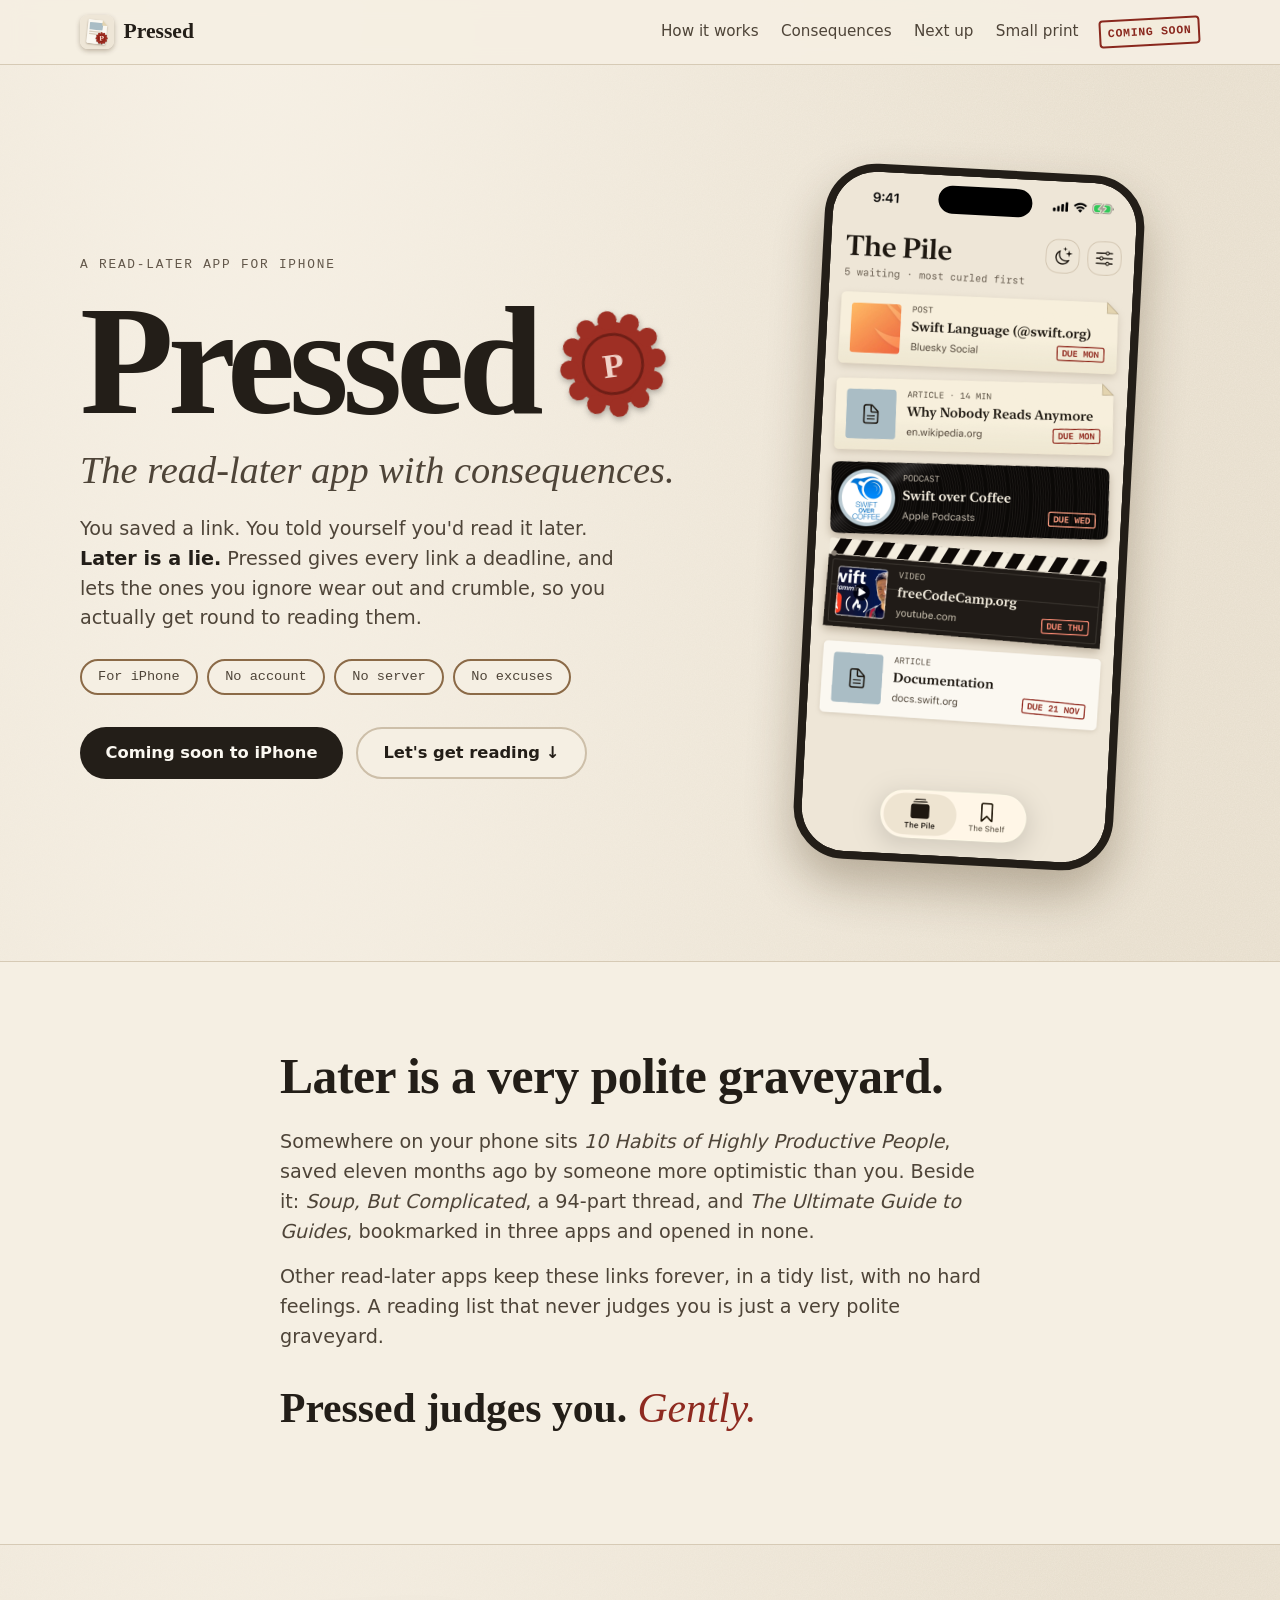
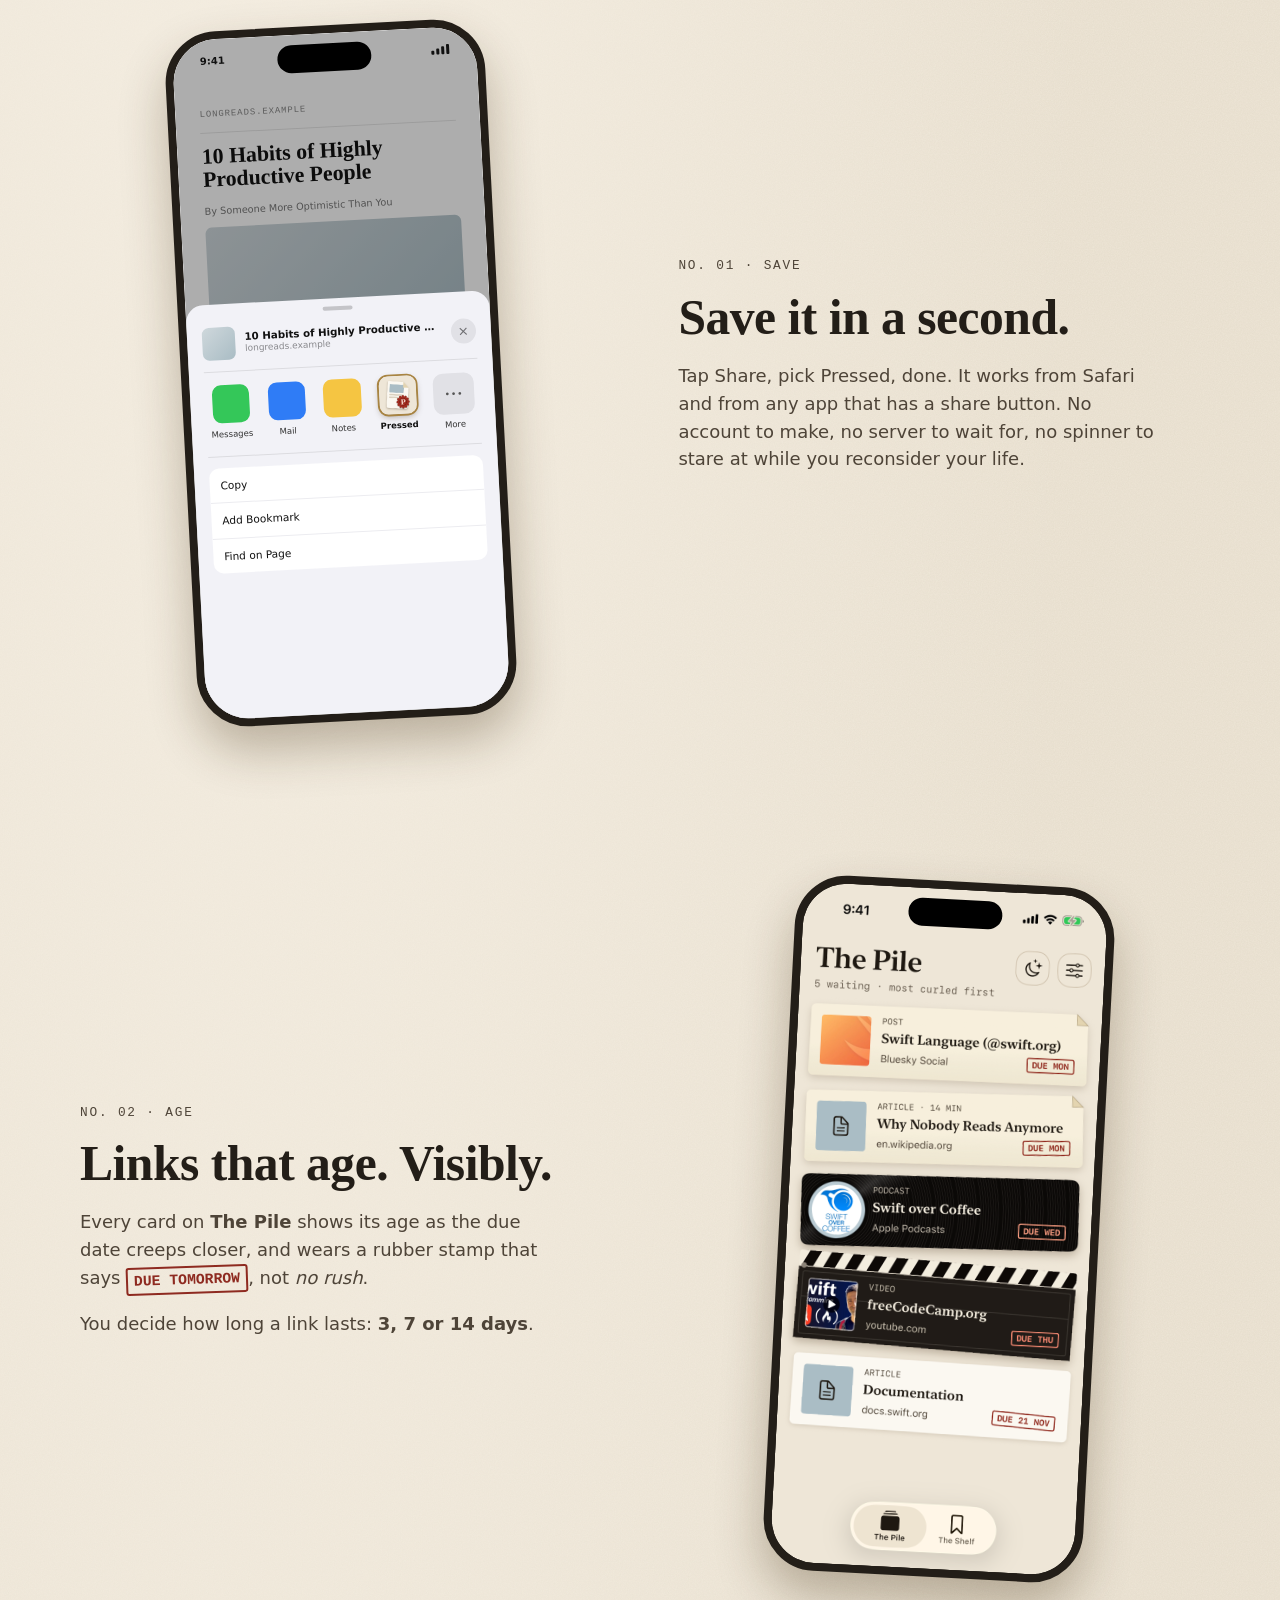
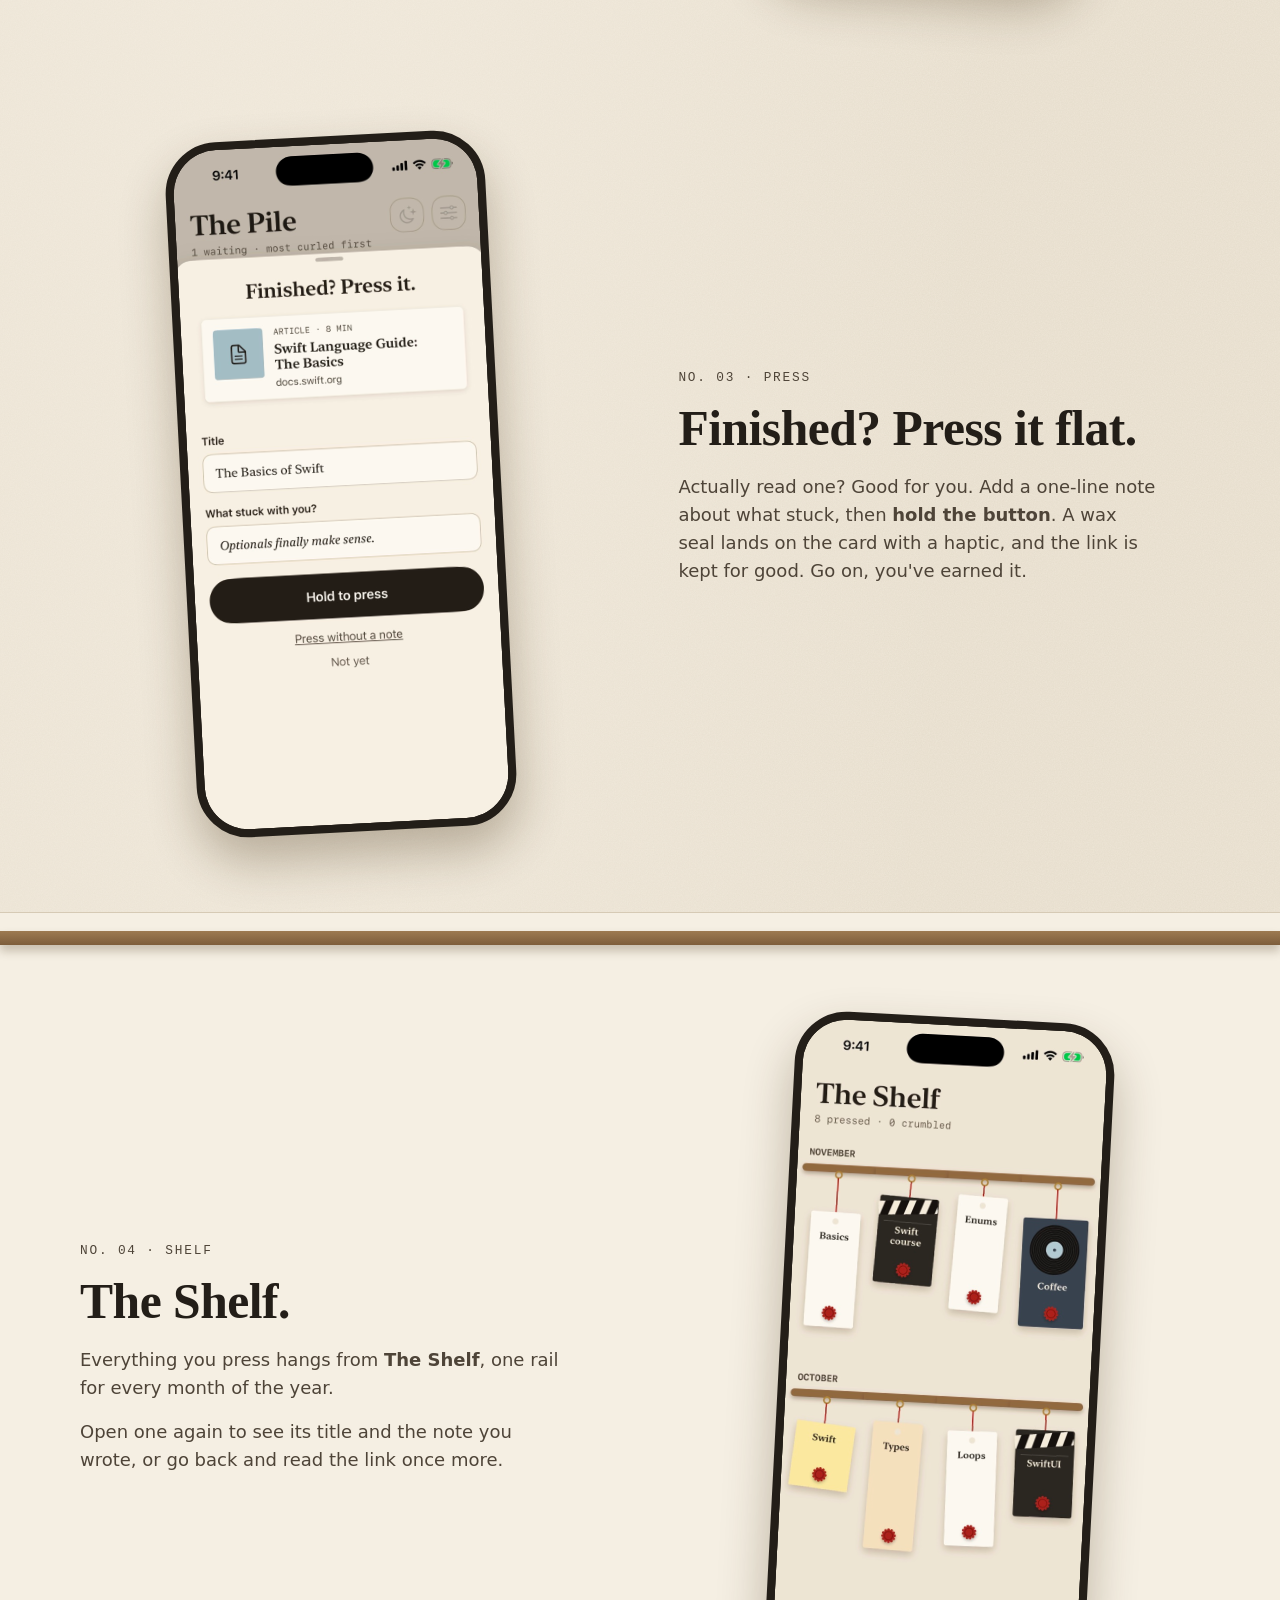
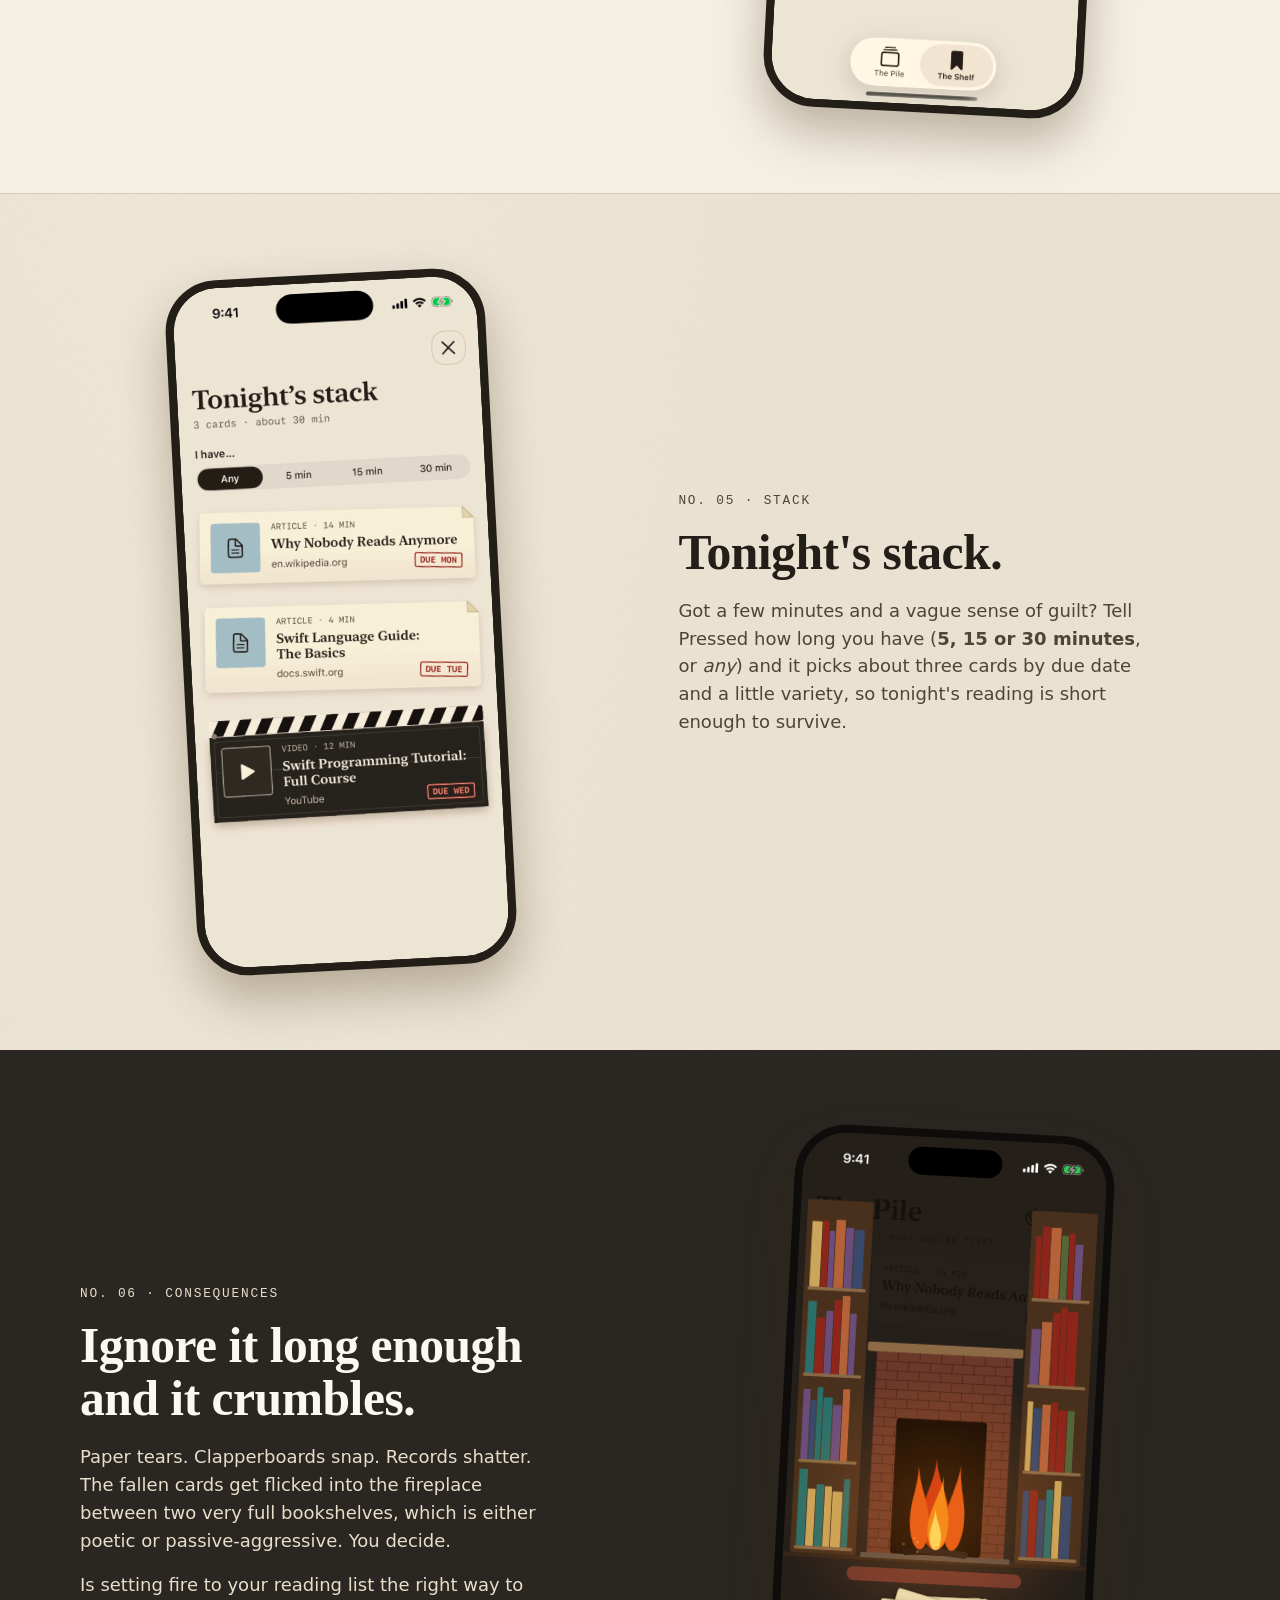
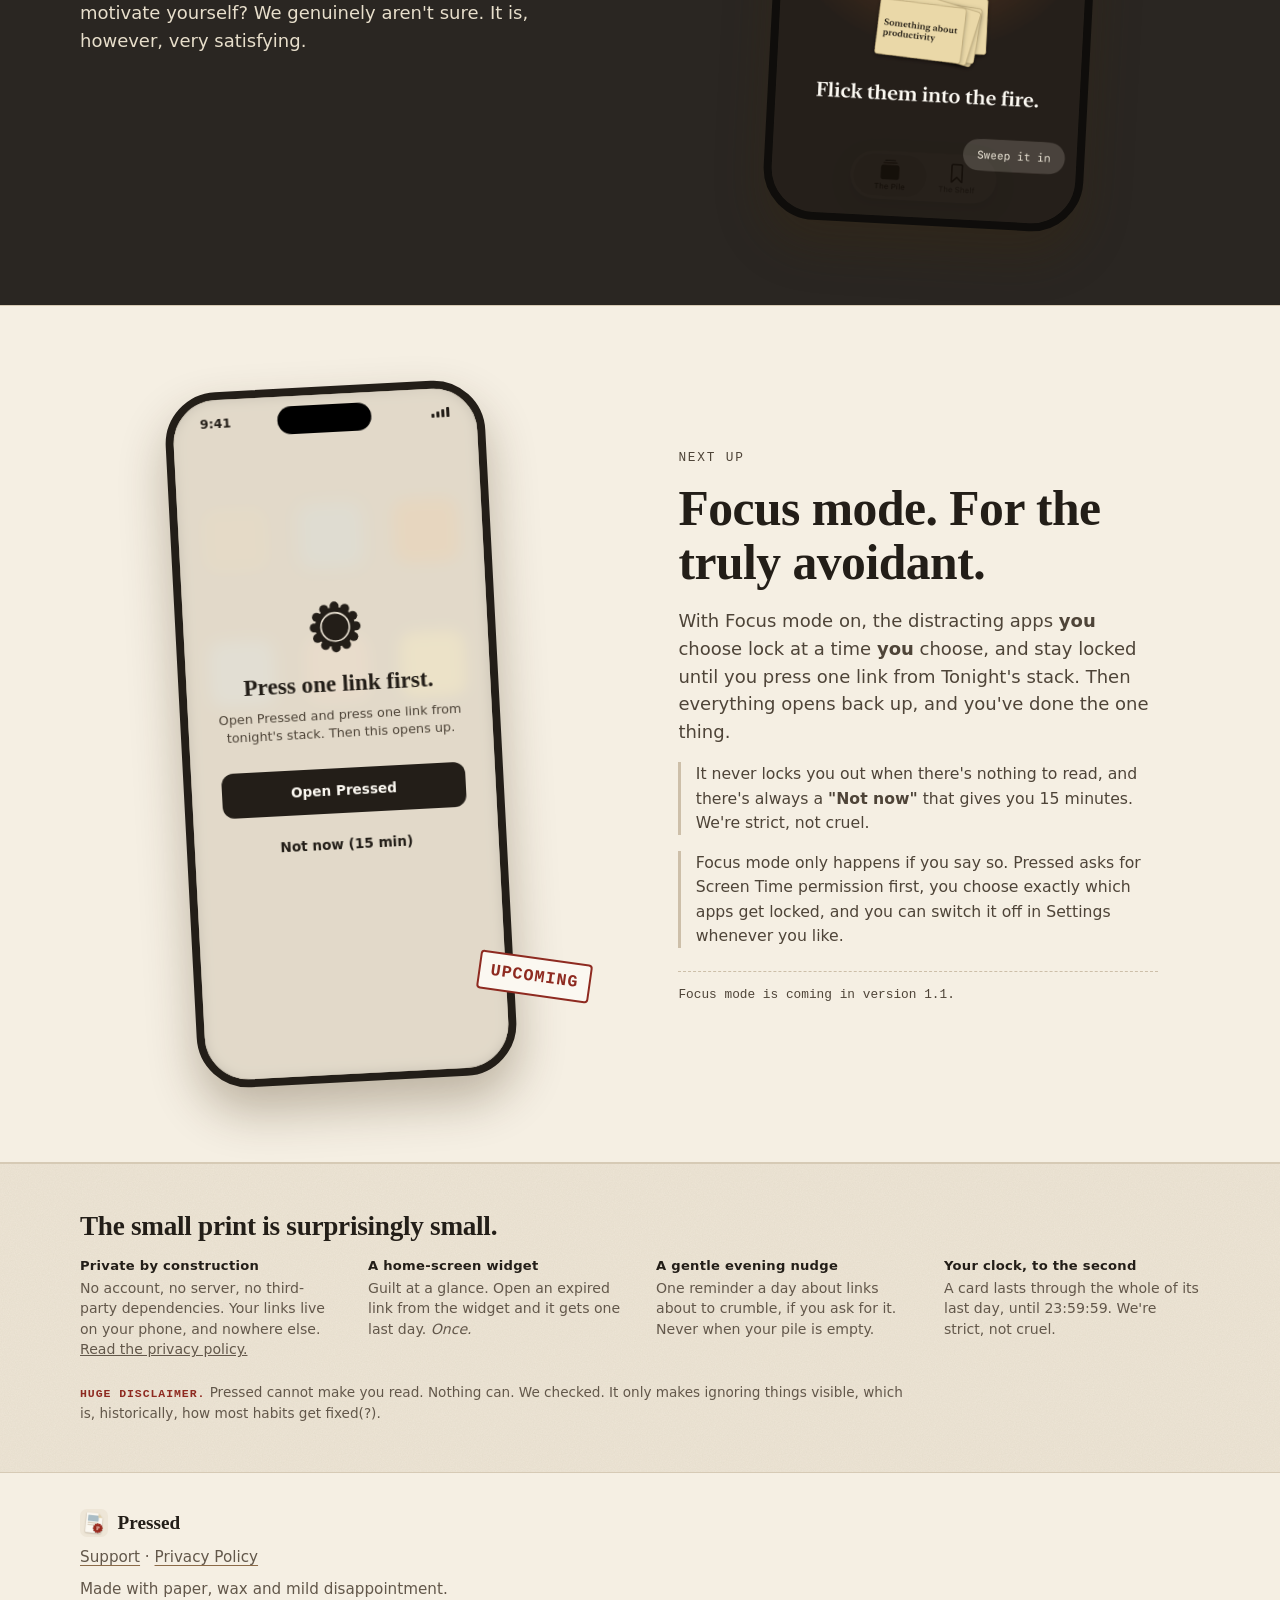
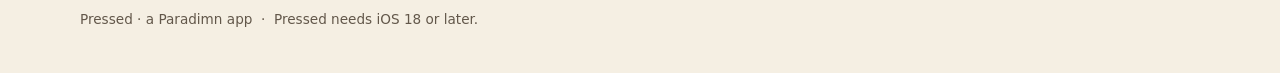
==== index.html @ ca6b15ad "initial commit" ====
<!doctype html>
<html lang="en">
<head>
  <meta charset="utf-8">
  <meta name="viewport" content="width=device-width, initial-scale=1, viewport-fit=cover">
  <title>Pressed: the read-later app with consequences</title>
  <meta name="description" content="Pressed is a read-later app for iPhone. Every saved link gets a deadline, and the ones you ignore crumble. Read one and press it flat onto The Shelf. No account, no server, no excuses.">
  <meta name="theme-color" content="#EDE5D6">
  <meta property="og:type" content="website">
  <meta property="og:title" content="Pressed: the read-later app with consequences">
  <meta property="og:description" content="You saved a link. You told yourself you'd read it later. Later is a lie. Pressed helps you actually get to it.">
  <meta name="twitter:card" content="summary">
  <link rel="icon" type="image/png" href="assets/img/favicon.png">
  <link rel="apple-touch-icon" href="assets/img/apple-touch-icon.png">
  <!-- When the app has an Apple ID, uncomment and fill in: Safari on iPhone then offers a banner to open or get the app.
  <meta name="apple-itunes-app" content="app-id=0000000000">
  -->
  <link rel="stylesheet" href="assets/css/style.css">
  <script>document.documentElement.classList.add('js')</script>
</head>
<body data-app-store-url="">
  <a class="skip" href="#main">Skip to the content</a>

  <header class="top">
    <div class="wrap top-row">
      <a class="brand" href="#top" aria-label="Pressed, back to the top">
        <img src="assets/img/icon.png" alt="" width="34" height="34">
        <span>Pressed</span>
      </a>
      <nav aria-label="Sections">
        <a href="#how">How it works</a>
        <a href="#consequences">Consequences</a>
        <a href="#next">Next up</a>
        <a href="#small-print">Small print</a>
      </nav>
      <span class="stamp stamp-sm" aria-hidden="true">Coming soon</span>
    </div>
  </header>

  <main id="main">

    <!-- HERO -->
    <section class="hero" id="top">
      <div class="wrap hero-grid">
        <div class="hero-copy">
          <p class="kicker">A read-later app for iPhone</p>
          <div class="title-row">
            <h1>Pressed</h1>
            <svg class="title-seal" viewBox="0 0 100 100" aria-hidden="true" focusable="false">
              <g fill="#9E2F24"><circle cx="50" cy="50" r="37.5"/><circle cx="89" cy="50" r="8.5"/><circle cx="83.77" cy="69.5" r="8.5"/><circle cx="69.5" cy="83.77" r="8.5"/><circle cx="50" cy="89" r="8.5"/><circle cx="30.5" cy="83.77" r="8.5"/><circle cx="16.23" cy="69.5" r="8.5"/><circle cx="11" cy="50" r="8.5"/><circle cx="16.23" cy="30.5" r="8.5"/><circle cx="30.5" cy="16.23" r="8.5"/><circle cx="50" cy="11" r="8.5"/><circle cx="69.5" cy="16.23" r="8.5"/><circle cx="83.77" cy="30.5" r="8.5"/></g>
              <circle cx="50" cy="50" r="26.5" fill="none" stroke="#6E1E16" stroke-width="2.5"/>
              <text x="50" y="51" text-anchor="middle" dominant-baseline="central" font-family="New York, Georgia, serif" font-weight="700" font-size="31" fill="#F1D3C8">P</text>
            </svg>
          </div>
          <p class="tagline">The read-later app with consequences.</p>
          <p class="lede">You saved a link. You told yourself you'd read it later. <strong>Later is a lie.</strong> Pressed gives every link a deadline, and lets the ones you ignore wear out and crumble, so you actually get round to reading them.</p>
          <ul class="chips" aria-label="At a glance">
            <li>For iPhone</li>
            <li>No account</li>
            <li>No server</li>
            <li>No excuses</li>
          </ul>
          <div class="cta-row">
            <span class="btn btn-dark" role="note" data-store>Coming soon to iPhone</span>
            <a class="btn btn-ghost" href="#how">Let's get reading&nbsp;↓</a>
          </div>
        </div>

        <div class="hero-art">
          <figure class="phone tilt-r">
            <img src="assets/img/pile.png" width="720" height="1565" alt="The Pile in Pressed: five saved links as paper cards, a clapperboard for a video and a record for a podcast, each stamped with a due date.">
          </figure>
        </div>
      </div>
    </section>

    <!-- THE PROBLEM -->
    <section class="graveyard">
      <div class="wrap narrow">
        <h2 class="reveal">Later is a very polite graveyard.</h2>
        <p class="reveal">Somewhere on your phone sits <em>10 Habits of Highly Productive People</em>, saved eleven months ago by someone more optimistic than you. Beside it: <em>Soup, But Complicated</em>, a 94-part thread, and <em>The Ultimate Guide to Guides</em>, bookmarked in three apps and opened in none.</p>
        <p class="reveal">Other read-later apps keep these links forever, in a tidy list, with no hard feelings. A reading list that never judges you is just a very polite graveyard.</p>
        <p class="reveal punch">Pressed judges you. <span>Gently.</span></p>
      </div>
    </section>

    <!-- 01 SAVE: a drawn share sheet, so the app icon can be shown in the row of apps -->
    <div id="how" class="anchor"></div>

    <section class="feature">
      <div class="wrap feature-grid">
        <div class="feature-art reveal">
          <figure class="phone phone-share tilt-l" role="img" aria-label="Sharing a web page from Safari: the share sheet shows a row of apps, and Pressed, with its red wax seal icon, is one of them.">
            <div class="share" aria-hidden="true">
              <div class="sh-status"><span>9:41</span><span class="sh-bars"><i></i><i></i><i></i><i></i></span></div>

              <div class="sh-page">
                <div class="sh-site">longreads.example</div>
                <p class="sh-h">10 Habits of Highly Productive People</p>
                <p class="sh-by">By Someone More Optimistic Than You</p>
                <div class="sh-hero"></div>
                <i></i><i></i><i class="short"></i>
              </div>

              <div class="sh-dim"></div>

              <div class="sh-sheet">
                <div class="sh-grab"></div>
                <div class="sh-head">
                  <span class="sh-fav"></span>
                  <span class="sh-title"><b>10 Habits of Highly Productive People</b><em>longreads.example</em></span>
                  <span class="sh-x">×</span>
                </div>
                <div class="sh-apps">
                  <span class="sh-app"><span class="sh-ic" style="--c:#34c759"></span>Messages</span>
                  <span class="sh-app"><span class="sh-ic" style="--c:#2f7cf6"></span>Mail</span>
                  <span class="sh-app"><span class="sh-ic" style="--c:#f5c542"></span>Notes</span>
                  <span class="sh-app sh-pressed"><img src="assets/img/icon.png" alt="" width="64" height="64">Pressed</span>
                  <span class="sh-app"><span class="sh-ic sh-more">•••</span>More</span>
                </div>
                <div class="sh-list">
                  <span>Copy</span><span>Add Bookmark</span><span>Find on Page</span>
                </div>
              </div>
            </div>
          </figure>
        </div>
        <div class="feature-copy reveal">
          <p class="kicker">No. 01 · Save</p>
          <h2>Save it in a second.</h2>
          <p>Tap Share, pick Pressed, done. It works from Safari and from any app that has a share button. No account to make, no server to wait for, no spinner to stare at while you reconsider your life.</p>
        </div>
      </div>
    </section>

    <!-- 02 AGE -->
    <section class="feature flip">
      <div class="wrap feature-grid">
        <div class="feature-art reveal">
          <figure class="phone tilt-r">
            <img src="assets/img/pile.png" width="720" height="1565" loading="lazy" alt="The Pile: cards ordered by how soon they expire, each with a rubber stamp such as 'Due Mon' or 'Due Thu'.">
          </figure>
        </div>
        <div class="feature-copy reveal">
          <p class="kicker">No. 02 · Age</p>
          <h2>Links that age. Visibly.</h2>
          <p>Every card on <b>The Pile</b> shows its age as the due date creeps closer, and wears a rubber stamp that says <span class="inline-stamp">DUE TOMORROW</span>, not <i>no rush</i>.</p>
          <p>You decide how long a link lasts: <b>3, 7 or 14 days</b>.</p>
        </div>
      </div>
    </section>

    <!-- 03 PRESS -->
    <section class="feature">
      <div class="wrap feature-grid">
        <div class="feature-art reveal">
          <figure class="phone phone-video tilt-l" role="img" aria-label="The press sheet: 'Finished? Press it.' with the card, the title 'The Basics of Swift' and the note 'Optionals finally make sense.' Holding the button fills it, and a red wax seal lands on the card.">
            <video muted loop playsinline autoplay preload="metadata" disablepictureinpicture tabindex="-1" aria-hidden="true" poster="assets/img/press-poster.jpg" width="576" height="1252">
              <source src="assets/video/press.mp4" type="video/mp4">
            </video>
          </figure>
        </div>
        <div class="feature-copy reveal">
          <p class="kicker">No. 03 · Press</p>
          <h2>Finished? Press it flat.</h2>
          <p>Actually read one? Good for you. Add a one-line note about what stuck, then <b>hold the button</b>. A wax seal lands on the card with a haptic, and the link is kept for good. Go on, you've earned it.</p>
        </div>
      </div>
    </section>

    <!-- 04 SHELF -->
    <section class="shelf-band">
      <div class="wrap feature-grid">
        <div class="feature-copy reveal">
          <p class="kicker">No. 04 · Shelf</p>
          <h2>The Shelf.</h2>
          <p>Everything you press hangs from <b>The Shelf</b>, one rail for every month of the year.</p>
          <p>Open one again to see its title and the note you wrote, or go back and read the link once more.</p>
        </div>
        <div class="feature-art reveal">
          <figure class="phone phone-video tilt-r" role="img" aria-label="The Shelf: eight pressed bookmarks hang from two wooden rails, November and October, and sway gently. There are paper tags, clapperboards for videos, a vinyl record for a podcast and a yellow sticky note for a post, each with a wax seal.">
            <video muted loop playsinline autoplay preload="metadata" disablepictureinpicture tabindex="-1" aria-hidden="true" poster="assets/img/shelf-poster.jpg" width="576" height="1252">
              <source src="assets/video/shelf.mp4" type="video/mp4">
            </video>
          </figure>
        </div>
      </div>
    </section>

    <!-- 05 STACK: three screenshots that cross-fade, one per time option -->
    <section class="feature">
      <div class="wrap feature-grid">
        <div class="feature-art reveal">
          <figure class="phone phone-video tilt-l" role="img" aria-label="Tonight's stack: choosing Any, 5, 15 or 30 minutes changes which cards are offered. 5 minutes gives one short article, 15 minutes gives one longer read, and 30 minutes gives three cards.">
            <video muted loop playsinline autoplay preload="metadata" disablepictureinpicture tabindex="-1" aria-hidden="true" poster="assets/img/stack-poster.jpg" width="576" height="1252">
              <source src="assets/video/stack.mp4" type="video/mp4">
            </video>
          </figure>
        </div>
        <div class="feature-copy reveal">
          <p class="kicker">No. 05 · Stack</p>
          <h2>Tonight's stack.</h2>
          <p>Got a few minutes and a vague sense of guilt? Tell Pressed how long you have (<b>5, 15 or 30 minutes</b>, or <i>any</i>) and it picks about three cards by due date and a little variety, so tonight's reading is short enough to survive.</p>
        </div>
      </div>
    </section>

    <!-- 06 CONSEQUENCES -->
    <div id="consequences" class="anchor"></div>
    <section class="fire">
      <div class="wrap feature-grid">
        <div class="feature-copy reveal">
          <p class="kicker">No. 06 · Consequences</p>
          <h2>Ignore it long enough and it crumbles.</h2>
          <p>Paper tears. Clapperboards snap. Records shatter. The fallen cards get flicked into the fireplace between two very full bookshelves, which is either poetic or passive-aggressive. You decide.</p>
          <p>Is setting fire to your reading list the right way to motivate yourself? We genuinely aren't sure. It is, however, very satisfying.</p>
        </div>
        <div class="feature-art reveal">
          <figure class="phone phone-dark phone-video tilt-r" role="img" aria-label="A cosy fireplace between two bookshelves. A small stack of expired cards is swept into the fire, one after another, to the words 'Flick them into the fire.' and 'The rest go in together.'">
            <video muted loop playsinline autoplay preload="metadata" disablepictureinpicture tabindex="-1" aria-hidden="true" poster="assets/img/fireplace.png" width="576" height="1252">
              <source src="assets/video/fireplace.mp4" type="video/mp4">
            </video>
          </figure>
        </div>
      </div>
    </section>

    <!-- UPCOMING: FOCUS MODE (drawn, not a screenshot: the feature is not in this version yet) -->
    <section class="next" id="next">
      <div class="wrap feature-grid">
        <div class="feature-art reveal">
          <figure class="phone phone-mock tilt-l" role="img" aria-label="Focus mode: a locked app shows a paper-coloured screen that says 'Press one link first.' with two buttons, 'Open Pressed' and 'Not now (15 min)'.">
            <div class="mock-screen" aria-hidden="true">
              <div class="mock-status"><span>9:41</span><span class="mock-bars"><i></i><i></i><i></i><i></i></span></div>
              <div class="mock-apps">
                <span style="--c:#c9b08a"></span><span style="--c:#a9bcc4"></span><span style="--c:#d69a5c"></span>
                <span style="--c:#b8c9d1"></span><span style="--c:#e0b9a0"></span><span style="--c:#f3df8e"></span>
              </div>
              <div class="mock-shield">
                <svg class="mock-seal" viewBox="0 0 100 100"><g fill="#231E18"><circle cx="50" cy="50" r="37.5"/><circle cx="89" cy="50" r="8.5"/><circle cx="83.77" cy="69.5" r="8.5"/><circle cx="69.5" cy="83.77" r="8.5"/><circle cx="50" cy="89" r="8.5"/><circle cx="30.5" cy="83.77" r="8.5"/><circle cx="16.23" cy="69.5" r="8.5"/><circle cx="11" cy="50" r="8.5"/><circle cx="16.23" cy="30.5" r="8.5"/><circle cx="30.5" cy="16.23" r="8.5"/><circle cx="50" cy="11" r="8.5"/><circle cx="69.5" cy="16.23" r="8.5"/><circle cx="83.77" cy="30.5" r="8.5"/></g><circle cx="50" cy="50" r="26.5" fill="none" stroke="#EDE5D6" stroke-width="3"/></svg>
                <p class="mock-title">Press one link first.</p>
                <p class="mock-sub">Open Pressed and press one link from tonight's stack. Then this opens up.</p>
                <span class="mock-btn mock-btn-dark">Open Pressed</span>
                <span class="mock-btn mock-btn-quiet">Not now (15 min)</span>
              </div>
            </div>
          </figure>
          <span class="stamp stamp-mock" aria-hidden="true">Upcoming</span>
        </div>

        <div class="feature-copy reveal">
          <p class="kicker">Next up</p>
          <h2>Focus mode. For the truly avoidant.</h2>
          <p>With Focus mode on, the distracting apps <b>you</b> choose lock at a time <b>you</b> choose, and stay locked until you press one link from Tonight's stack. Then everything opens back up, and you've done the one thing.</p>
          <p class="aside">It never locks you out when there's nothing to read, and there's always a <b>"Not now"</b> that gives you 15 minutes. We're strict, not cruel.</p>
          <p class="aside">Focus mode only happens if you say so. Pressed asks for Screen Time permission first, you choose exactly which apps get locked, and you can switch it off in Settings whenever you like.</p>
          <p class="mock-note">Focus mode is coming in version 1.1.</p>
        </div>
      </div>
    </section>

    <!-- SMALL PRINT: very bottom -->
    <section class="small-print" id="small-print">
      <div class="wrap">
        <h2 class="reveal">The small print is surprisingly small.</h2>
        <div class="grid-cards">
          <article class="mini reveal">
            <h3>Private by construction</h3>
            <p>No account, no server, no third-party dependencies. Your links live on your phone, and nowhere else. <a href="privacy.html">Read the privacy policy.</a></p>
          </article>
          <article class="mini reveal">
            <h3>A home-screen widget</h3>
            <p>Guilt at a glance. Open an expired link from the widget and it gets one last day. <i>Once.</i></p>
          </article>
          <article class="mini reveal">
            <h3>A gentle evening nudge</h3>
            <p>One reminder a day about links about to crumble, if you ask for it. Never when your pile is empty.</p>
          </article>
          <article class="mini reveal">
            <h3>Your clock, to the second</h3>
            <p>A card lasts through the whole of its last day, until 23:59:59. We're strict, not cruel.</p>
          </article>
        </div>
        <p class="disclaimer reveal"><b>Huge disclaimer.</b> Pressed cannot make you read. Nothing can. We checked. It only makes ignoring things visible, which is, historically, how most habits get fixed(?).</p>
      </div>
    </section>
  </main>

  <footer class="foot">
    <div class="wrap foot-row">
      <p class="foot-brand"><img src="assets/img/icon.png" alt="" width="28" height="28"> Pressed</p>
      <p class="foot-links"><a href="support.html">Support</a> · <a href="privacy.html">Privacy Policy</a></p>
      <p>Made with paper, wax and mild disappointment.</p>
      <p class="fine">Pressed · a Paradimn app &nbsp;·&nbsp; Pressed needs iOS 18 or later.</p>
    </div>
  </footer>

  <script src="assets/js/main.js" defer></script>
</body>
</html>
---- assets/css/style.css ----
/* Pressed landing page.
   Palette and type are taken from the app (Theme.swift): paper, ink, rubber-stamp red, a wooden rail and brass.
   Plain CSS, relative URLs, no build step, so it works as a GitHub Pages site from any sub-path. */

:root {
  --desk: #EDE5D6;
  --sheet: #F5EFE3;
  --paper: #FBF8F1;
  --hairline: #D6CAB5;
  --outline: #CDBFA9;
  --ink: #231E18;
  --ink-soft: #4E4438;
  --ink-quiet: #62574A;
  --stamp: #8E2A20;
  --rail: #8B6A47;
  --brass: #A88442;
  --fire: #2A2622;

  --serif: "New York", "Iowan Old Style", "Charter", "Georgia", serif;
  --sans: -apple-system, BlinkMacSystemFont, "SF Pro Text", "Segoe UI", system-ui, Roboto, sans-serif;
  --mono: ui-monospace, "SF Mono", "Menlo", "Consolas", monospace;

  --shadow: 0 24px 48px rgba(60, 40, 10, .30);
}

*, *::before, *::after { box-sizing: border-box; }

html { scroll-behavior: smooth; -webkit-text-size-adjust: 100%; }

body {
  margin: 0;
  background-color: var(--desk);
  /* a little paper grain over a soft light, like the desk in the app */
  background-image:
    radial-gradient(ellipse at 20% -10%, #F7F1E6 0%, rgba(247, 241, 230, 0) 60%),
    url("data:image/svg+xml;utf8,<svg xmlns='http://www.w3.org/2000/svg' width='220' height='220'><filter id='n'><feTurbulence type='fractalNoise' baseFrequency='.85' numOctaves='2' stitchTiles='stitch'/><feColorMatrix values='0 0 0 0 .36  0 0 0 0 .28  0 0 0 0 .16  0 0 0 .10 0'/></filter><rect width='100%' height='100%' filter='url(%23n)'/></svg>");
  color: var(--ink);
  font-family: var(--sans);
  font-size: 18px;
  line-height: 1.55;
}

img { max-width: 100%; height: auto; display: block; }
a { color: inherit; }
b, strong { font-weight: 650; }

.wrap { width: min(1120px, 100% - 2.5rem); margin-inline: auto; }
.narrow { max-width: 720px; }

.skip {
  position: absolute; left: .75rem; top: -4rem; z-index: 100;
  background: var(--ink); color: var(--paper); padding: .6rem 1rem; border-radius: 999px;
}
.skip:focus { top: .75rem; }

:focus-visible { outline: 3px solid var(--brass); outline-offset: 3px; border-radius: 6px; }

/* ---------- type ---------- */

h1, h2, h3 { font-family: var(--serif); font-weight: 650; line-height: 1.08; margin: 0; letter-spacing: -.01em; }
h2 { font-size: clamp(2rem, 4.4vw, 3.1rem); }
p { margin: 0 0 1rem; }

.kicker {
  font-family: var(--mono); font-size: .8rem; letter-spacing: .14em; text-transform: uppercase;
  color: var(--ink-quiet); margin-bottom: .9rem;
}

.aside { color: var(--ink-quiet); font-size: .98rem; }

/* ---------- the rubber stamp and the wax seal ---------- */

.stamp {
  display: inline-block;
  font-family: var(--mono); font-weight: 700; text-transform: uppercase; letter-spacing: .06em;
  color: var(--stamp); border: 2.5px solid var(--stamp); border-radius: 4px;
  padding: .28em .6em; background: rgba(251, 248, 241, .55);
  mix-blend-mode: multiply;
}
.stamp-sm { font-size: .72rem; transform: rotate(-3deg); }

.inline-stamp {
  font-family: var(--mono); font-weight: 700; font-size: .82em; color: var(--stamp);
  border: 2px solid var(--stamp); border-radius: 3px; padding: .05em .4em; white-space: nowrap;
  display: inline-block; transform: rotate(-2deg);
}

.seal { position: absolute; width: clamp(84px, 12vw, 140px); height: auto; overflow: visible; filter: drop-shadow(0 3px 3px rgba(0, 0, 0, .28)); z-index: 3; }

/* ---------- header ---------- */

.top { position: sticky; top: 0; z-index: 50; background: rgba(245, 239, 227, .9); backdrop-filter: blur(10px); -webkit-backdrop-filter: blur(10px); border-bottom: 1px solid var(--hairline); }
.top-row { display: flex; align-items: center; gap: 1.25rem; min-height: 64px; padding-block: .4rem; }
.brand { display: inline-flex; align-items: center; gap: .6rem; text-decoration: none; font-family: var(--serif); font-weight: 700; font-size: 1.35rem; }
.brand img { border-radius: 8px; box-shadow: 0 2px 5px rgba(60, 40, 10, .3); }
.top nav { margin-left: auto; display: flex; gap: 1.4rem; font-size: .95rem; }
.top nav a { text-decoration: none; color: var(--ink-soft); }
.top nav a:hover { color: var(--ink); text-decoration: underline; text-underline-offset: 4px; }

/* ---------- buttons and chips ---------- */

.chips { list-style: none; display: flex; flex-wrap: wrap; gap: .6rem; padding: 0; margin: 1.6rem 0 0; }
.chips li {
  font-family: var(--mono); font-size: .85rem; color: var(--ink-soft);
  border: 2px solid var(--rail); border-radius: 999px; background: var(--sheet); padding: .35rem 1rem;
}

.cta-row { display: flex; flex-wrap: wrap; gap: .8rem; margin-top: 2rem; }
.btn {
  display: inline-flex; align-items: center; min-height: 52px; padding: 0 1.6rem; border-radius: 999px;
  font-weight: 600; font-size: 1.02rem; text-decoration: none;
}
.btn-dark { background: var(--ink); color: var(--paper); cursor: default; }
.btn-ghost { border: 2px solid var(--outline); background: var(--sheet); }
.btn-ghost:hover { border-color: var(--rail); }

/* ---------- the phone ---------- */

.phone {
  container-type: inline-size;
  position: relative; margin: 0; width: min(320px, 74vw); aspect-ratio: 1206 / 2622;
  background: var(--ink); border: 8px solid var(--ink); border-radius: 52px; box-shadow: var(--shadow);
  overflow: hidden;
}
.phone img { width: 100%; height: 100%; object-fit: cover; border-radius: 44px; }
/* one drawn island, so every screenshot has the same one whatever the simulator showed */
.phone::after {
  content: ""; position: absolute; top: 1.5%; left: 50%; width: 31%; height: 4.1%; transform: translateX(-50%);
  background: #000; border-radius: 999px;
}
.phone-dark { border-color: #0f0d0b; }
.tilt-r { transform: rotate(3deg); }
.tilt-l { transform: rotate(-3deg); }

/* ---------- hero ---------- */

.hero { padding: clamp(2.5rem, 7vw, 5.5rem) 0 clamp(3rem, 7vw, 5rem); }
.hero-grid { display: grid; grid-template-columns: 1.15fr .85fr; align-items: center; gap: 2rem; }
.hero h1 { font-size: clamp(4.2rem, 13vw, 9.6rem); font-weight: 600; letter-spacing: -.04em; line-height: .95; }
.title-row { display: flex; align-items: center; gap: clamp(.6rem, 1.6vw, 1.2rem); }
.title-seal { flex: none; width: clamp(56px, 9vw, 112px); height: auto; margin-top: .25em; transform: rotate(-8deg); overflow: visible; filter: drop-shadow(0 3px 3px rgba(0, 0, 0, .28)); }
.tagline { font-family: var(--serif); font-style: italic; font-size: clamp(1.5rem, 3.2vw, 2.4rem); color: var(--ink-soft); margin: .8rem 0 1.4rem; line-height: 1.15; }
.lede { max-width: 34rem; font-size: 1.2rem; color: var(--ink-soft); }
.lede strong { color: var(--ink); }
.hero-art { position: relative; justify-self: center; padding: 1rem 0; }

/* ---------- the graveyard ---------- */

.graveyard { background: var(--sheet); border-block: 1px solid var(--hairline); padding: clamp(3rem, 7vw, 5.5rem) 0; }
.graveyard h2 { margin-bottom: 1.5rem; }
.graveyard p { font-size: 1.2rem; color: var(--ink-soft); }
.graveyard .punch { font-family: var(--serif); font-size: clamp(1.8rem, 4vw, 2.6rem); color: var(--ink); font-weight: 650; margin-top: 1.5rem; }
.graveyard .punch span { font-style: italic; font-weight: 500; color: var(--stamp); }

/* ---------- feature rows ---------- */

.anchor { scroll-margin-top: 72px; }

.feature, .shelf-band, .fire { padding: clamp(2.5rem, 5vw, 4rem) 0; }
.feature-grid { display: grid; grid-template-columns: 1fr 1fr; align-items: center; gap: clamp(1.5rem, 6vw, 5rem); }
.feature.flip .feature-grid > .feature-art { order: 2; }
.feature-art { position: relative; display: grid; place-items: center; padding: 1rem 0; }
.feature-copy { max-width: 30rem; }
.feature-copy h2 { margin-bottom: 1.1rem; }
.feature-copy p { color: var(--ink-soft); }
.feature-copy .aside { border-left: 3px solid var(--outline); padding-left: .9rem; }

.feature-art .phone { z-index: 1; }

/* the shelf band gets a wooden rail across the top, like the app's shelf */
.shelf-band { position: relative; background: var(--sheet); border-block: 1px solid var(--hairline); }
.shelf-band::before {
  content: ""; position: absolute; left: 0; right: 0; top: 18px; height: 14px;
  background: linear-gradient(#9d7a51, #7d5d3b); box-shadow: 0 6px 10px rgba(60, 40, 10, .25);
}
.shelf-band .feature-grid { padding-top: 1.5rem; }

/* ---------- consequences ---------- */

.fire { background: var(--fire); color: var(--paper); }
.fire .kicker { color: #CDBFA9; }
.fire .feature-copy p { color: #E7DECB; }
.fire .feature-copy .aside { border-color: #5d5448; color: #CDBFA9; }
.fire .feature-grid { align-items: center; }

/* ---------- No. 01: a drawn Safari share sheet, with the Pressed icon in the row of apps ---------- */

.phone-share { background: #fff; }
.share { position: absolute; inset: 0; background: #fff; font-family: var(--sans); color: #111; font-size: 4.1cqw; overflow: hidden; }
.sh-status { position: absolute; left: 0; right: 0; top: 0; z-index: 3; display: flex; justify-content: space-between; align-items: center; padding: 4.6% 9% 0; font-weight: 650; font-size: .8em; color: #111; }
.sh-bars { display: inline-flex; gap: 2px; align-items: flex-end; }
.sh-bars i { width: 3px; background: #111; border-radius: 1px; }
.sh-bars i:nth-child(1) { height: 4px; } .sh-bars i:nth-child(2) { height: 6px; } .sh-bars i:nth-child(3) { height: 8px; } .sh-bars i:nth-child(4) { height: 10px; }

.sh-page { position: absolute; inset: 9% 0 0; padding: 0 8%; }
.sh-site { font-family: var(--mono); font-size: .72em; letter-spacing: .1em; text-transform: uppercase; color: #888; padding: .9em 0 1.1em; border-bottom: 1px solid #e6e6e6; margin-bottom: 1.3em; }
.sh-h { font-family: var(--serif); font-weight: 700; font-size: 1.75em; line-height: 1.08; margin: 0 0 .5em; }
.sh-by { font-size: .78em; color: #777; margin: 0 0 1em; }
.sh-hero { height: 11em; border-radius: .5em; background: linear-gradient(135deg, #cfd8dc, #a9bcc4); margin-bottom: 1em; }
.sh-page i { display: block; height: .55em; background: #e4e4e4; border-radius: 4px; margin-bottom: .6em; }
.sh-page i.short { width: 62%; }

.sh-dim { position: absolute; inset: 0; background: rgba(0, 0, 0, .32); z-index: 1; }

.sh-sheet { position: absolute; left: 0; right: 0; bottom: 0; top: 39%; z-index: 2; background: #f2f2f7; border-radius: 1.4em 1.4em 0 0; padding: .6em 5% 0; }
.sh-grab { width: 11%; height: .35em; background: #c4c4c8; border-radius: 99px; margin: 0 auto .9em; }
.sh-head { display: flex; align-items: center; gap: .8em; padding-bottom: .9em; border-bottom: 1px solid #dcdce0; }
.sh-fav { flex: none; width: 2.6em; height: 2.6em; border-radius: .55em; background: linear-gradient(135deg, #cfd8dc, #a9bcc4); }
.sh-title { display: grid; min-width: 0; line-height: 1.2; }
.sh-title b { font-size: .82em; font-weight: 650; white-space: nowrap; overflow: hidden; text-overflow: ellipsis; }
.sh-title em { font-style: normal; font-size: .72em; color: #8a8a8e; }
.sh-x { margin-left: auto; flex: none; width: 1.9em; height: 1.9em; border-radius: 50%; background: #e1e1e6; display: grid; place-items: center; color: #6c6c70; font-size: 1.05em; line-height: 1; }

.sh-apps { display: grid; grid-template-columns: repeat(5, 1fr); gap: 2%; padding: 1.1em 0 1em; border-bottom: 1px solid #dcdce0; }
.sh-app { display: grid; justify-items: center; gap: .45em; font-size: .68em; color: #333; text-align: center; }
.sh-ic { width: 4.4em; aspect-ratio: 1; border-radius: 1.05em; background: var(--c); }
.sh-more { background: #e1e1e6; color: #555; display: grid; place-items: center; letter-spacing: .08em; font-size: 1.1em; }
.sh-app img { width: 4.4em; height: 4.4em; border-radius: 1.05em; box-shadow: 0 0 0 .22em var(--brass), 0 .3em .7em rgba(60, 40, 10, .35); }
.sh-pressed { font-weight: 700; color: #111; }

.sh-list { display: grid; margin-top: .9em; background: #fff; border-radius: .8em; overflow: hidden; }
.sh-list span { padding: .85em 1em; font-size: .85em; border-bottom: 1px solid #ececf0; }
.sh-list span:last-child { border-bottom: 0; }

/* ---------- No. 05 and No. 06: screen recordings that loop, muted, like a GIF but sharper and much smaller ---------- */

.phone video { width: 100%; height: 100%; object-fit: cover; border-radius: 44px; display: block; background: var(--ink); }

/* ---------- upcoming: Focus mode (a drawn mockup, so it never claims to be a screenshot) ---------- */

.next { background: var(--sheet); border-block: 1px solid var(--hairline); padding: clamp(2.5rem, 5vw, 4rem) 0; }
.mock-note { font-family: var(--mono); font-size: .8rem; color: var(--ink-quiet); border-top: 1px dashed var(--outline); padding-top: .8rem; margin-top: 1.4rem; }
.stamp-mock { position: absolute; right: 2%; bottom: 14%; z-index: 3; font-size: 1.05rem; transform: rotate(8deg); background: var(--paper); mix-blend-mode: normal; }

.phone-mock { background: var(--desk); }
.mock-screen { position: absolute; inset: 0; background: #b7ab97; font-family: var(--sans); }
.mock-status { display: flex; justify-content: space-between; align-items: center; padding: 4.6% 9% 0; font-weight: 650; font-size: .78rem; color: var(--ink); position: absolute; left: 0; right: 0; top: 0; z-index: 2; }
.mock-bars { display: inline-flex; gap: 2px; align-items: flex-end; }
.mock-bars i { width: 3px; background: var(--ink); border-radius: 1px; }
.mock-bars i:nth-child(1) { height: 4px; } .mock-bars i:nth-child(2) { height: 6px; } .mock-bars i:nth-child(3) { height: 8px; } .mock-bars i:nth-child(4) { height: 10px; }

/* the locked app, blurred out behind the shield */
.mock-apps { position: absolute; inset: 16% 8% 0; display: grid; grid-template-columns: repeat(3, 1fr); gap: 12%; align-content: start; filter: blur(5px); opacity: .85; }
.mock-apps span { aspect-ratio: 1; border-radius: 22%; background: var(--c); }

.mock-shield {
  position: absolute; inset: 0; background: rgba(237, 229, 214, .8); backdrop-filter: blur(6px); -webkit-backdrop-filter: blur(6px);
  display: flex; flex-direction: column; align-items: center; justify-content: center; text-align: center;
  padding: 0 10%; gap: 0;
}
.mock-seal { width: 22%; height: auto; margin-bottom: 7%; }
.mock-title { font-family: var(--serif); font-weight: 700; font-size: clamp(1.15rem, 2.4vw, 1.45rem); line-height: 1.1; margin: 0 0 .6rem; color: var(--ink); }
.mock-sub { font-size: .8rem; line-height: 1.4; color: var(--ink-soft); margin: 0 0 1.6rem; }
.mock-btn { display: block; width: 100%; padding: .75rem 0; border-radius: 12px; font-weight: 600; font-size: .85rem; }
.mock-btn-dark { background: var(--ink); color: var(--paper); margin-bottom: .6rem; }
.mock-btn-quiet { color: var(--ink); }

/* ---------- small print: the very bottom of the page ---------- */

.small-print { padding: clamp(2rem, 4vw, 3rem) 0; border-top: 1px solid var(--hairline); }
.small-print h2 { font-size: clamp(1.3rem, 2.4vw, 1.7rem); max-width: none; margin-bottom: 1.1rem; }
.grid-cards { display: grid; grid-template-columns: repeat(auto-fit, minmax(220px, 1fr)); gap: 1.2rem 2rem; }
.mini h3 { font-family: var(--sans); font-size: .82rem; font-weight: 650; letter-spacing: .02em; margin-bottom: .3rem; }
.mini p { color: var(--ink-quiet); font-size: .88rem; line-height: 1.45; margin: 0; }
.disclaimer { margin: 1.4rem 0 0; font-size: .85rem; color: var(--ink-quiet); max-width: 52rem; }
.disclaimer b { font-family: var(--mono); font-size: .72rem; letter-spacing: .08em; text-transform: uppercase; color: var(--stamp); }

/* ---------- footer ---------- */

.foot { border-top: 1px solid var(--hairline); background: var(--sheet); padding: 2.2rem 0 calc(2.2rem + env(safe-area-inset-bottom)); color: var(--ink-quiet); font-size: .95rem; }
.foot-row p { margin: 0 0 .5rem; }
.foot-brand { display: flex; align-items: center; gap: .6rem; font-family: var(--serif); font-weight: 700; font-size: 1.2rem; color: var(--ink); }
.foot-brand img { border-radius: 7px; }
.fine { font-size: .85rem; max-width: 52rem; }

/* ---------- motion ---------- */

.js .reveal { opacity: 0; transform: translateY(22px); transition: opacity .7s ease, transform .7s ease; }
.js .reveal.in { opacity: 1; transform: none; }

@media (prefers-reduced-motion: reduce) {
  html { scroll-behavior: auto; }
  .js .reveal { opacity: 1; transform: none; transition: none; }
}

/* ---------- small screens ---------- */

@media (max-width: 860px) {
  .hero-grid, .feature-grid { grid-template-columns: 1fr; }
  .feature.flip .feature-grid > .feature-art { order: 0; }
  .shelf-band .feature-grid .feature-art { order: 2; }
  .feature-copy { max-width: none; }
  .top nav { display: none; }
  .stamp-sm { margin-left: auto; }
  .hero-art { margin-top: 1rem; }
    }

/* ---------- plain document pages: privacy, support, 404 ---------- */

.doc { padding-block: clamp(2rem, 5vw, 4rem); }
.doc h1 { font-size: clamp(2.2rem, 5vw, 3.4rem); margin-bottom: .6rem; }
.doc h2 { font-size: clamp(1.3rem, 2.6vw, 1.7rem); margin: 2.2rem 0 .6rem; }
.doc p, .doc li { color: var(--ink-soft); }
.doc ul, .doc ol { padding-left: 1.3rem; margin: 0 0 1rem; }
.doc li { margin-bottom: .4rem; }
.doc a { text-decoration-color: var(--rail); text-underline-offset: 3px; }
.doc .updated { font-family: var(--mono); font-size: .8rem; color: var(--ink-quiet); margin-bottom: 1.6rem; }
.doc .short { background: var(--paper); border: 2px solid var(--outline); border-radius: 10px; padding: 1.2rem 1.4rem .6rem; margin: 1.2rem 0 .5rem; box-shadow: 0 8px 18px rgba(60, 40, 10, .08); }
.doc .short h2 { margin-top: 0; }
.doc details { border-top: 1px solid var(--hairline); padding: .9rem 0; }
.doc details:last-of-type { border-bottom: 1px solid var(--hairline); }
.doc summary { cursor: pointer; font-family: var(--serif); font-weight: 650; font-size: 1.15rem; list-style: none; display: flex; justify-content: space-between; gap: 1rem; color: var(--ink); }
.doc summary::-webkit-details-marker { display: none; }
.doc summary::after { content: "+"; font-family: var(--mono); font-weight: 400; color: var(--stamp); }
.doc details[open] summary::after { content: "\2212"; }
.doc details p { margin: .6rem 0 0; }

/* placeholders that must be filled in before publishing */
mark.todo { background: #f6e3a1; color: var(--ink); padding: 0 .3em; border-radius: 3px; }

.foot-links { margin: 0 0 .5rem; }
.foot-links a { text-decoration-color: var(--rail); text-underline-offset: 3px; }
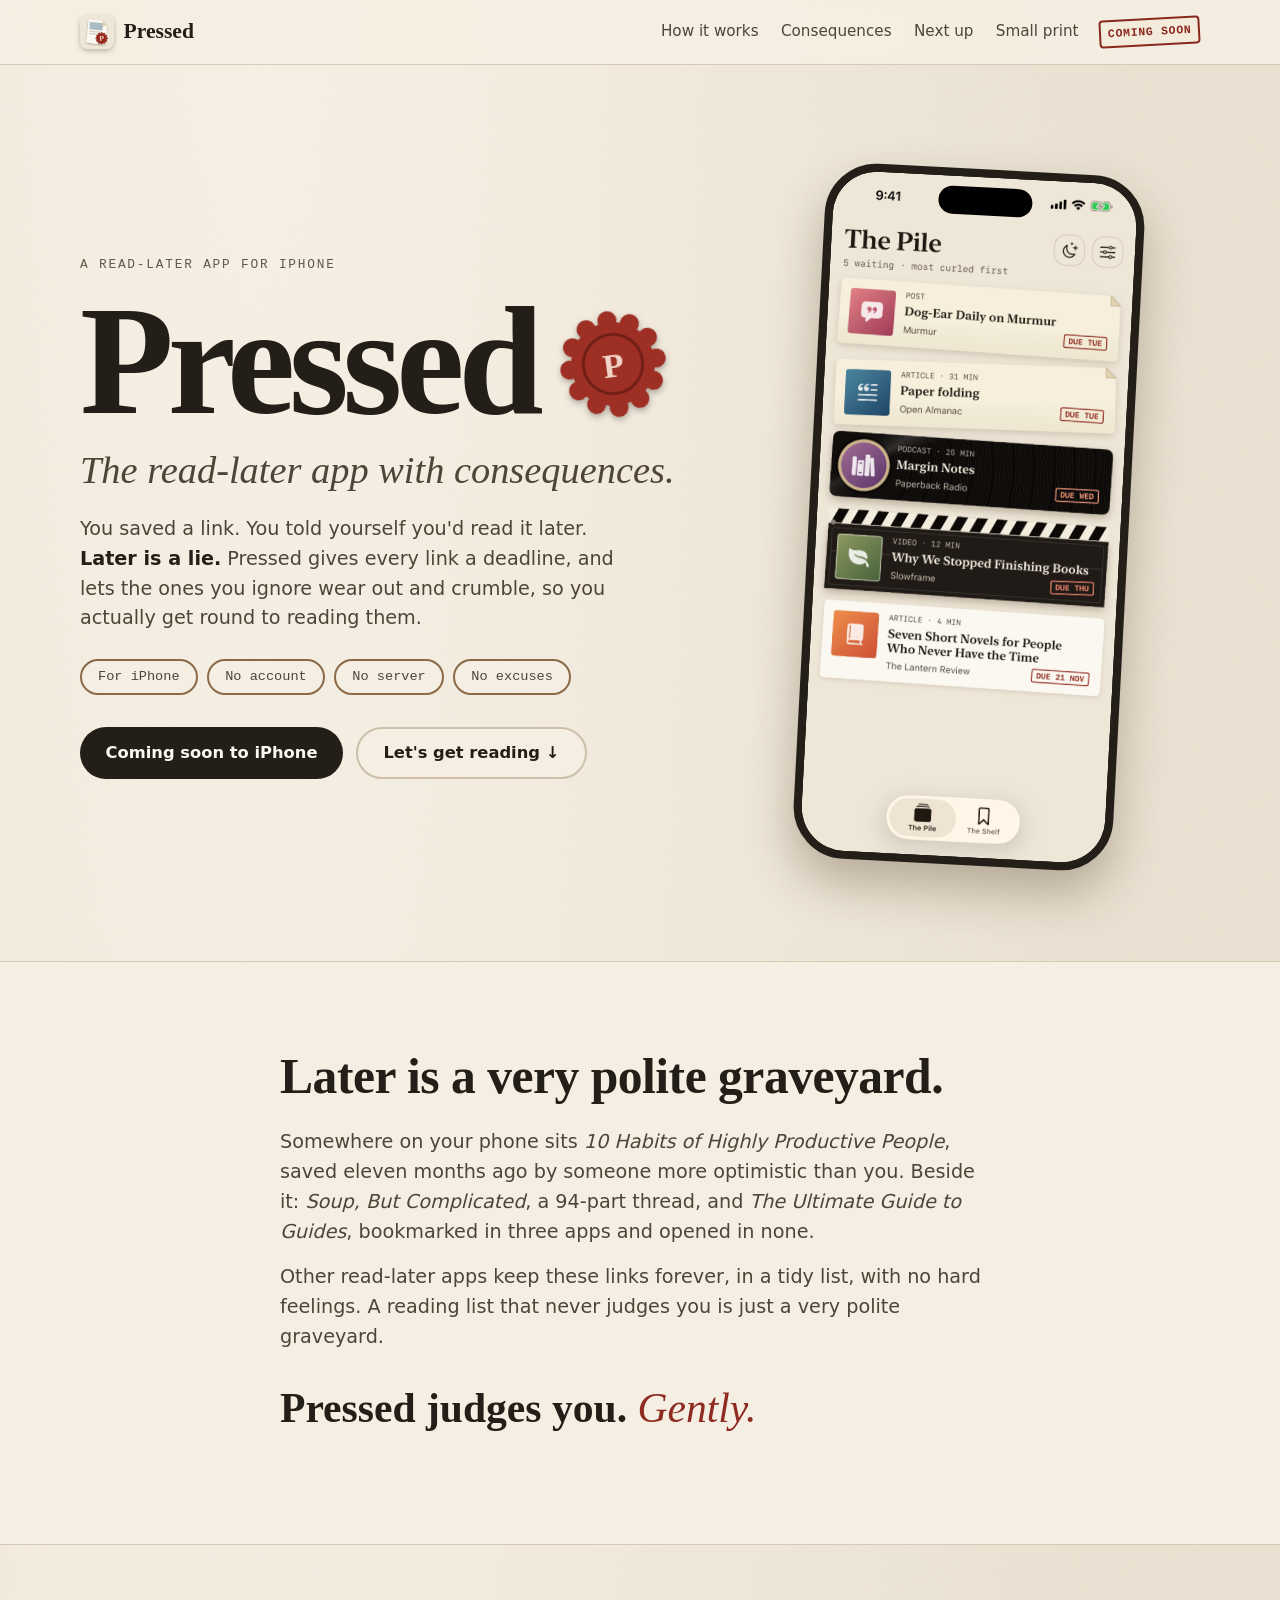
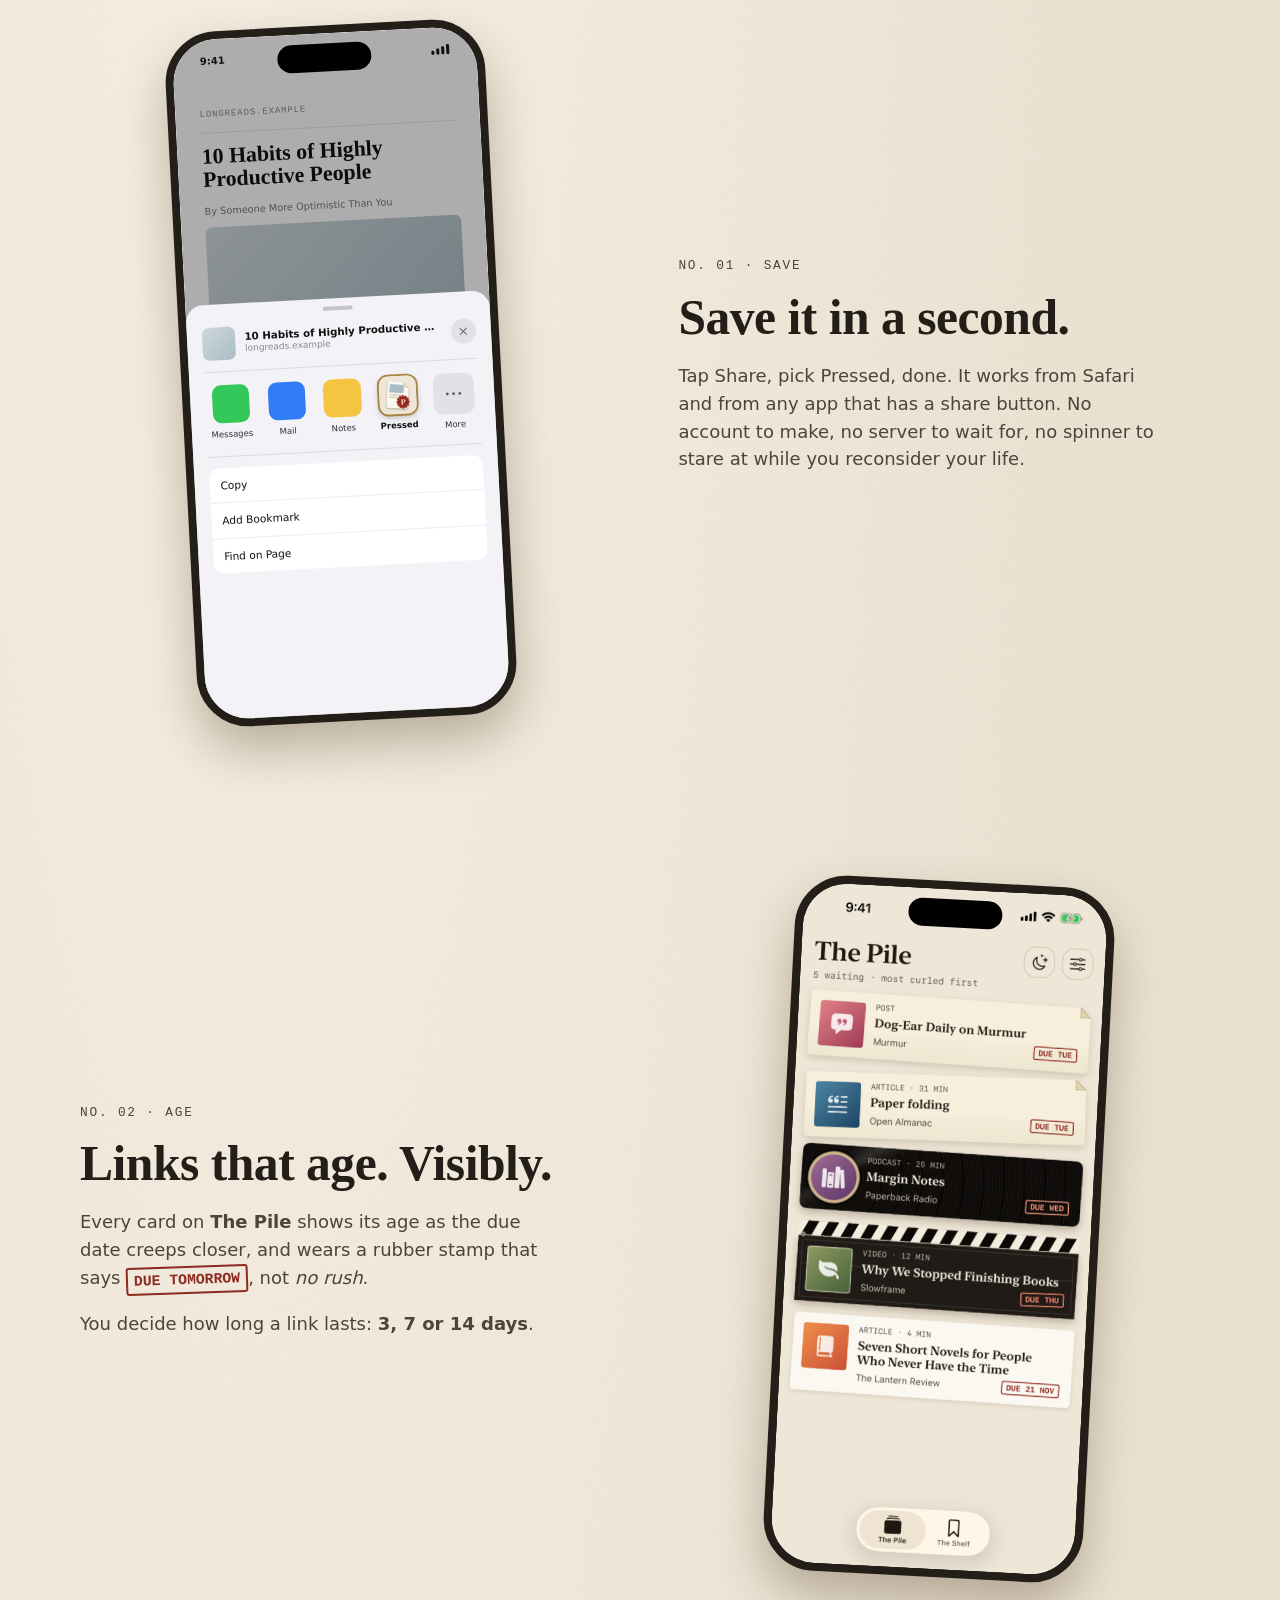
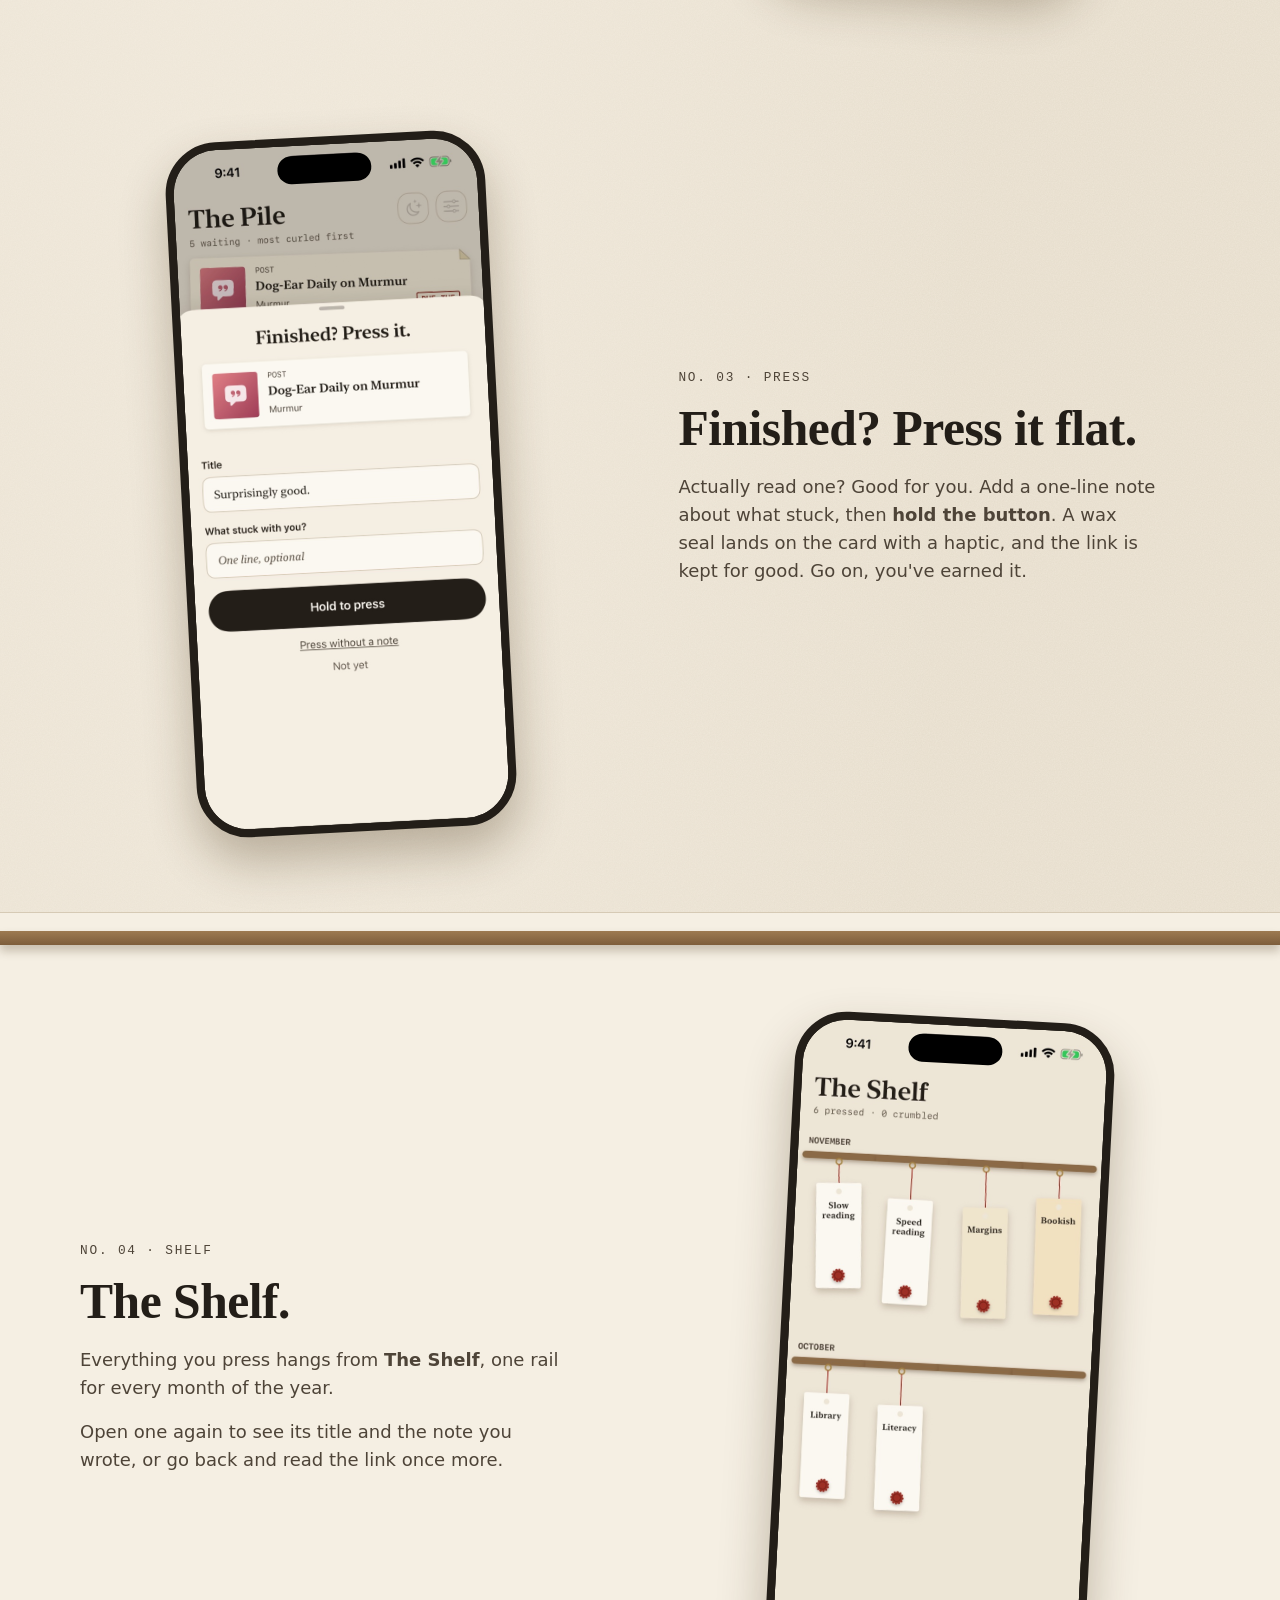
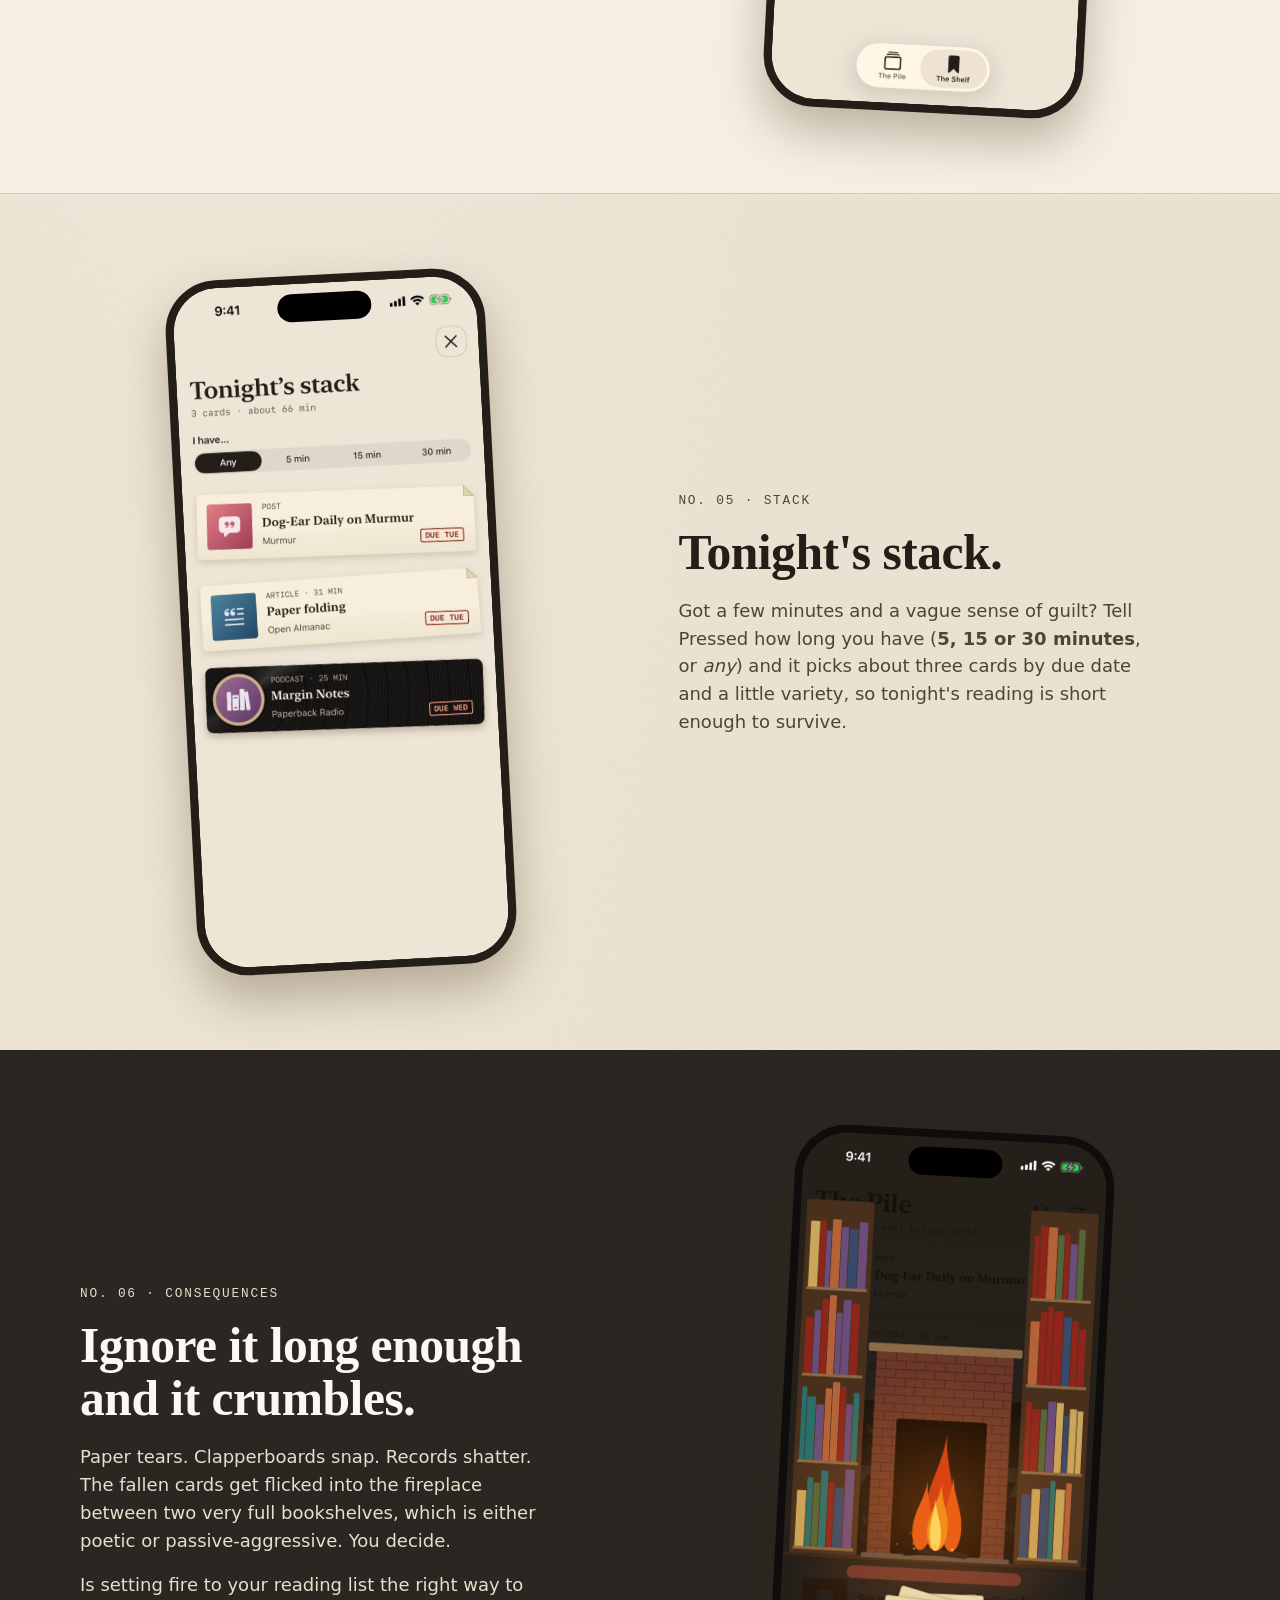
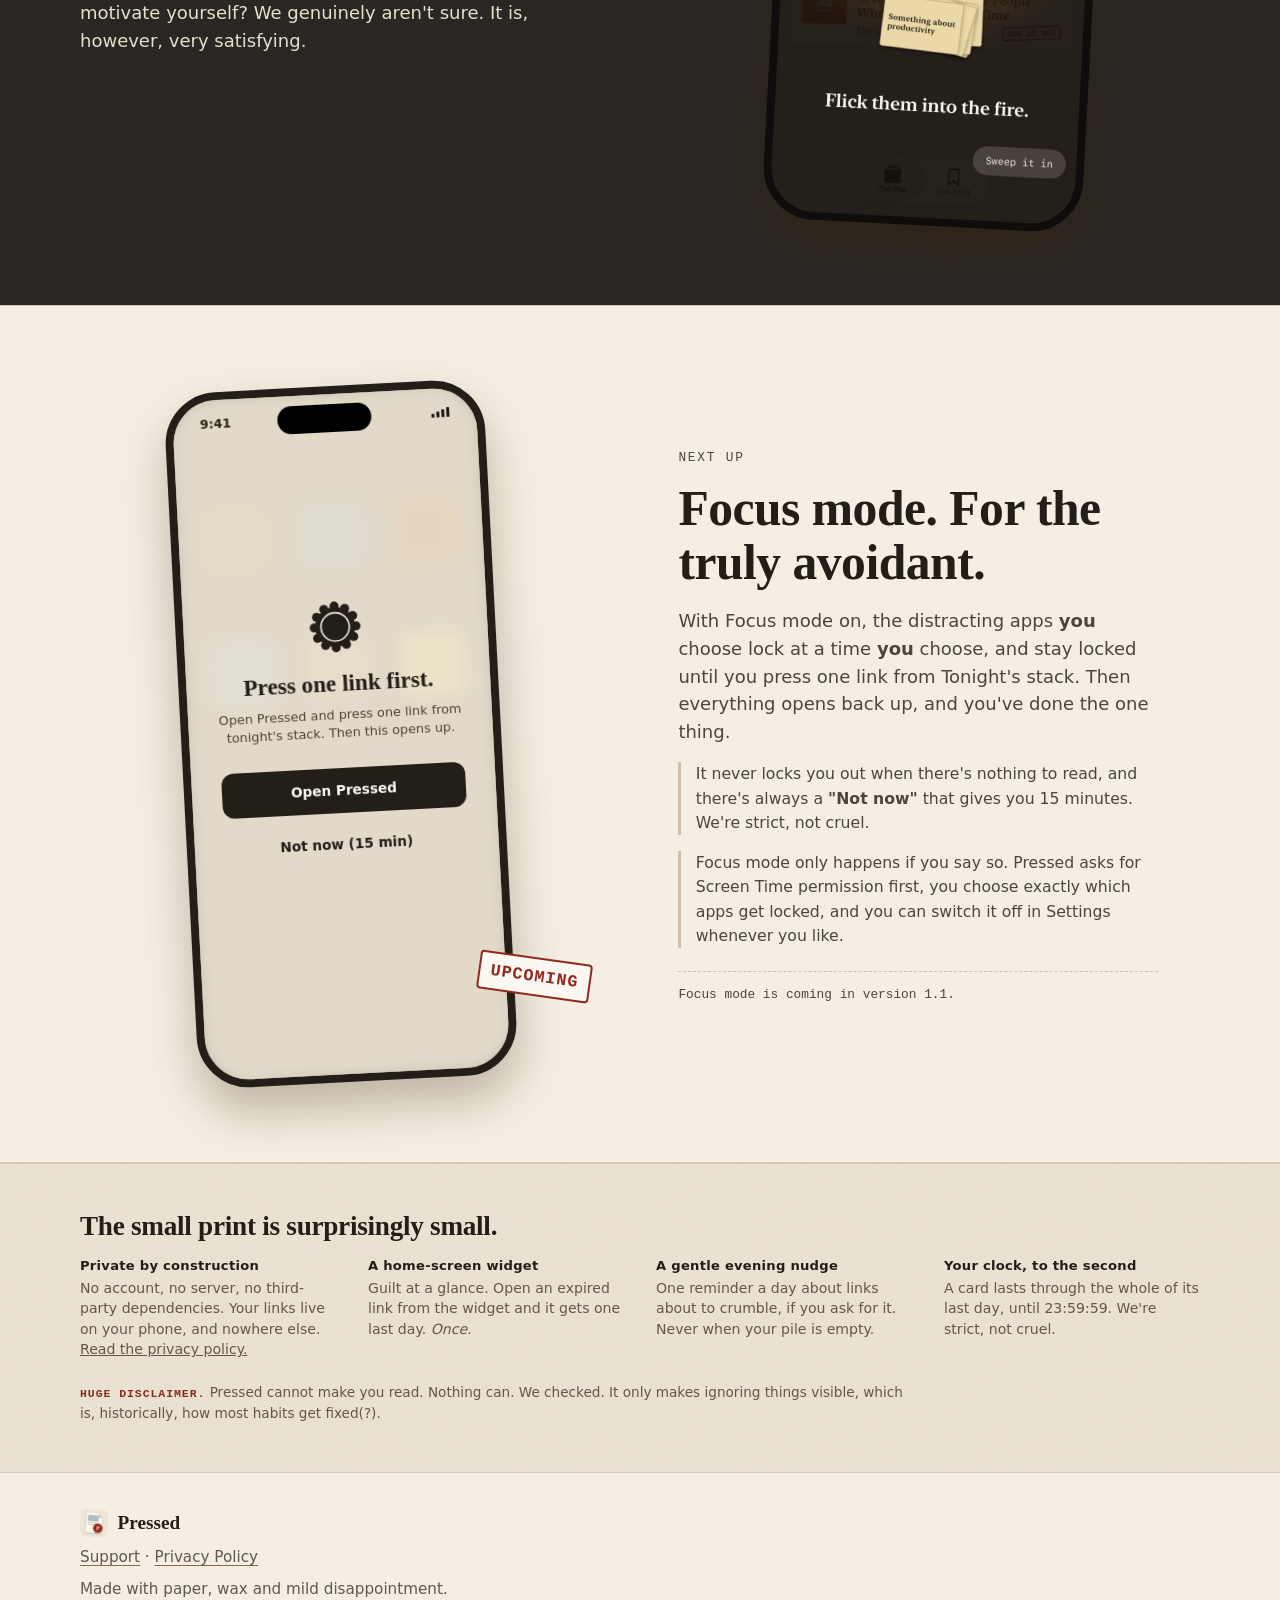
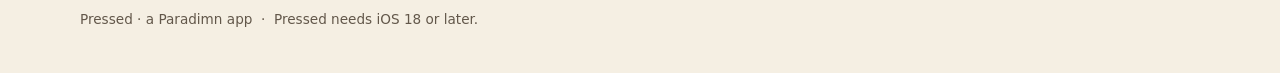
==== commit 39d3aa77: "chore: change the example links in promo materials" ====
--- a/index.html
+++ b/index.html
@@ -154,7 +154,7 @@
     <section class="feature">
       <div class="wrap feature-grid">
         <div class="feature-art reveal">
-          <figure class="phone phone-video tilt-l" role="img" aria-label="The press sheet: 'Finished? Press it.' with the card, the title 'The Basics of Swift' and the note 'Optionals finally make sense.' Holding the button fills it, and a red wax seal lands on the card.">
+          <figure class="phone phone-video tilt-l" role="img" aria-label="The press sheet: 'Finished? Press it.' with the card, the title 'Short novels' and the note 'Three of these are going on my list.' Holding the button fills it, and a red wax seal lands on the card.">
             <video muted loop playsinline autoplay preload="metadata" disablepictureinpicture tabindex="-1" aria-hidden="true" poster="assets/img/press-poster.jpg" width="576" height="1252">
               <source src="assets/video/press.mp4" type="video/mp4">
             </video>
@@ -191,7 +191,7 @@
     <section class="feature">
       <div class="wrap feature-grid">
         <div class="feature-art reveal">
-          <figure class="phone phone-video tilt-l" role="img" aria-label="Tonight's stack: choosing Any, 5, 15 or 30 minutes changes which cards are offered. 5 minutes gives one short article, 15 minutes gives one longer read, and 30 minutes gives three cards.">
+          <figure class="phone phone-video tilt-l" role="img" aria-label="Tonight's stack: choosing Any, 5, 15 or 30 minutes changes which cards are offered. 5 minutes gives one short article, 15 minutes gives two cards, and 30 minutes gives three cards.">
             <video muted loop playsinline autoplay preload="metadata" disablepictureinpicture tabindex="-1" aria-hidden="true" poster="assets/img/stack-poster.jpg" width="576" height="1252">
               <source src="assets/video/stack.mp4" type="video/mp4">
             </video>
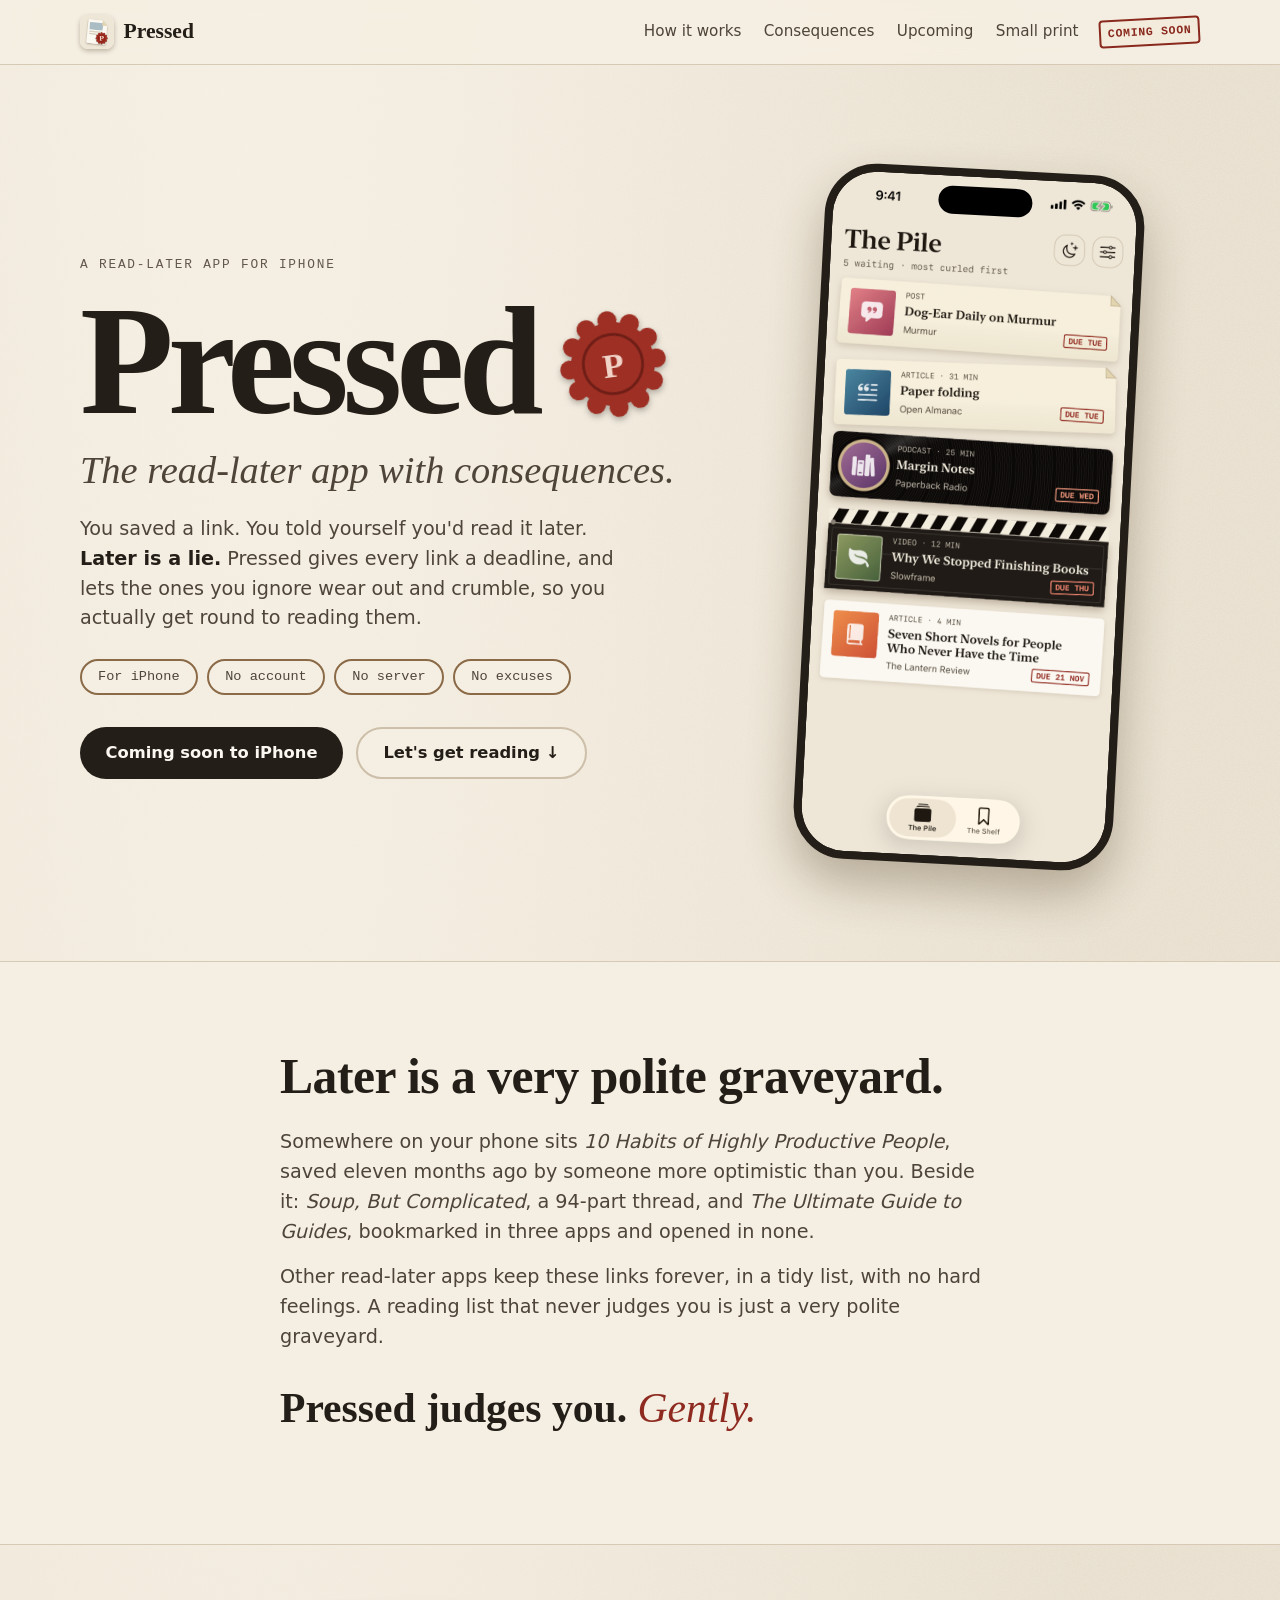
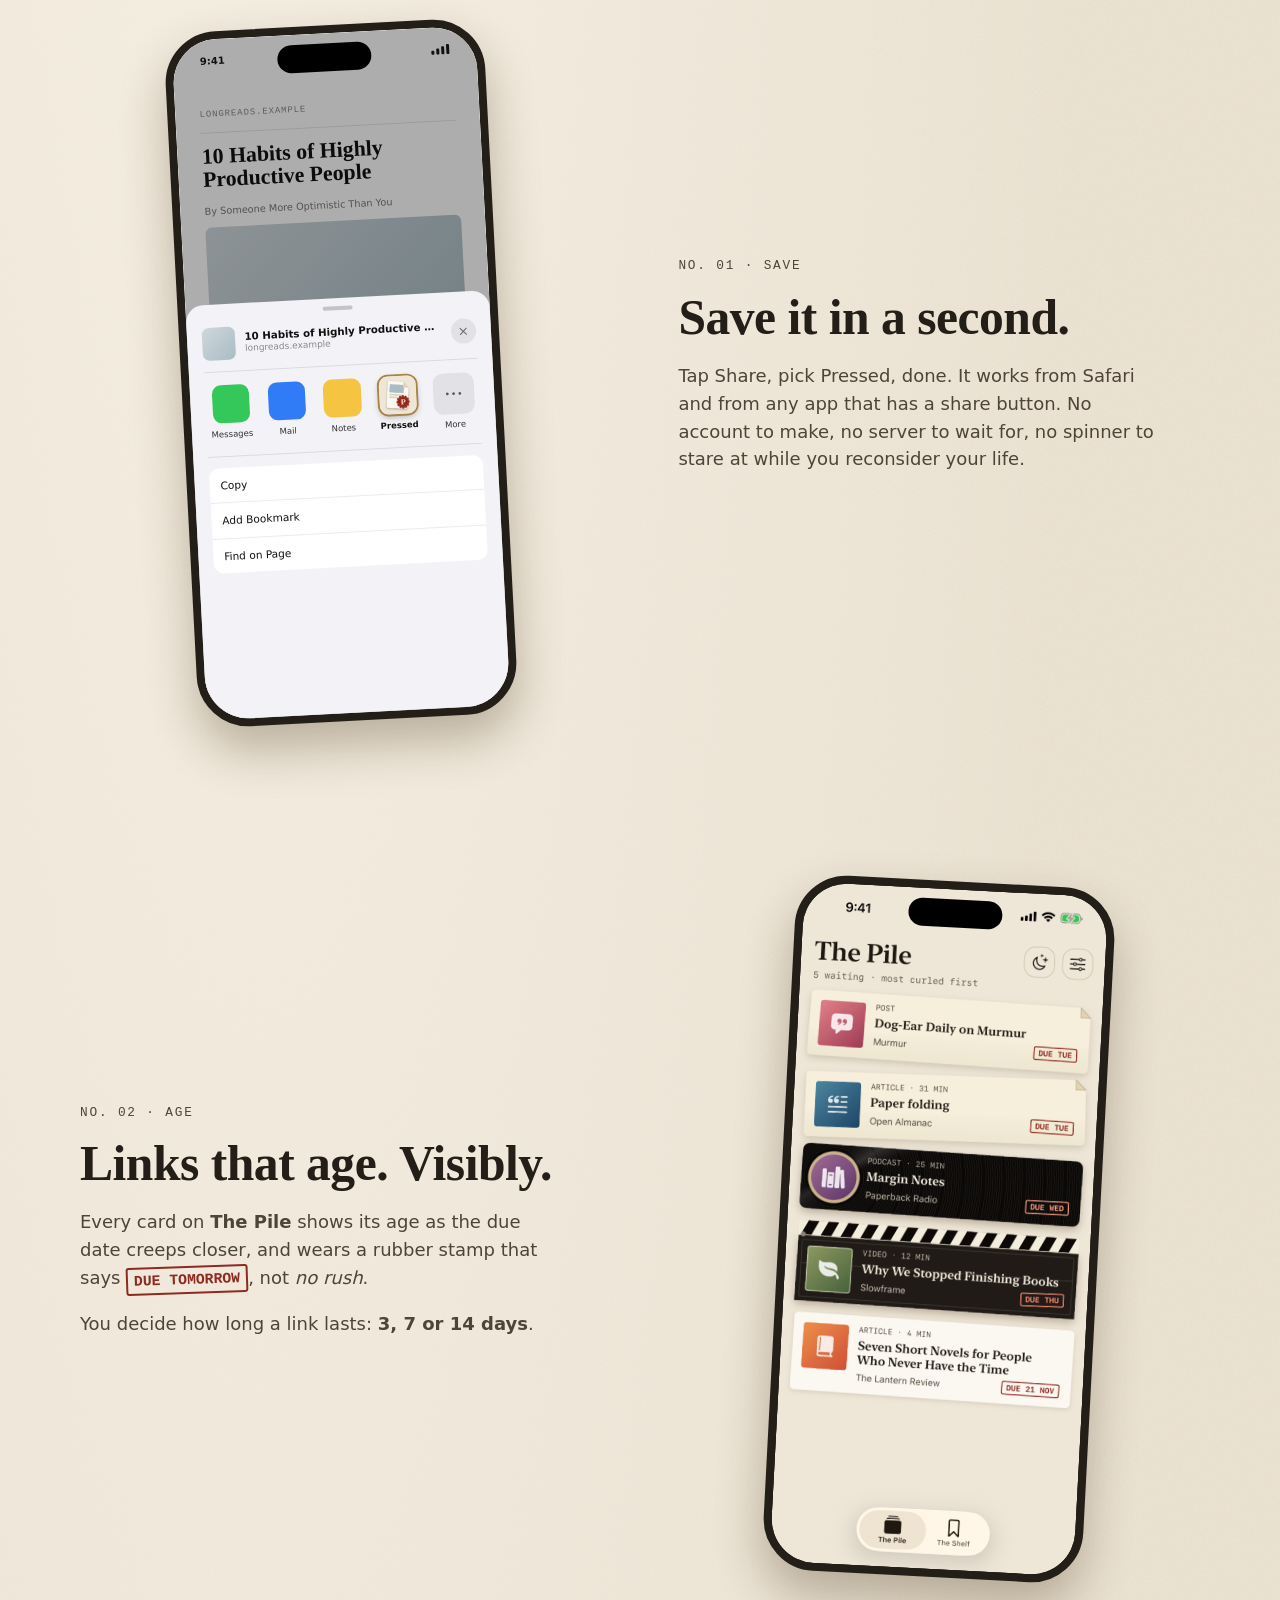
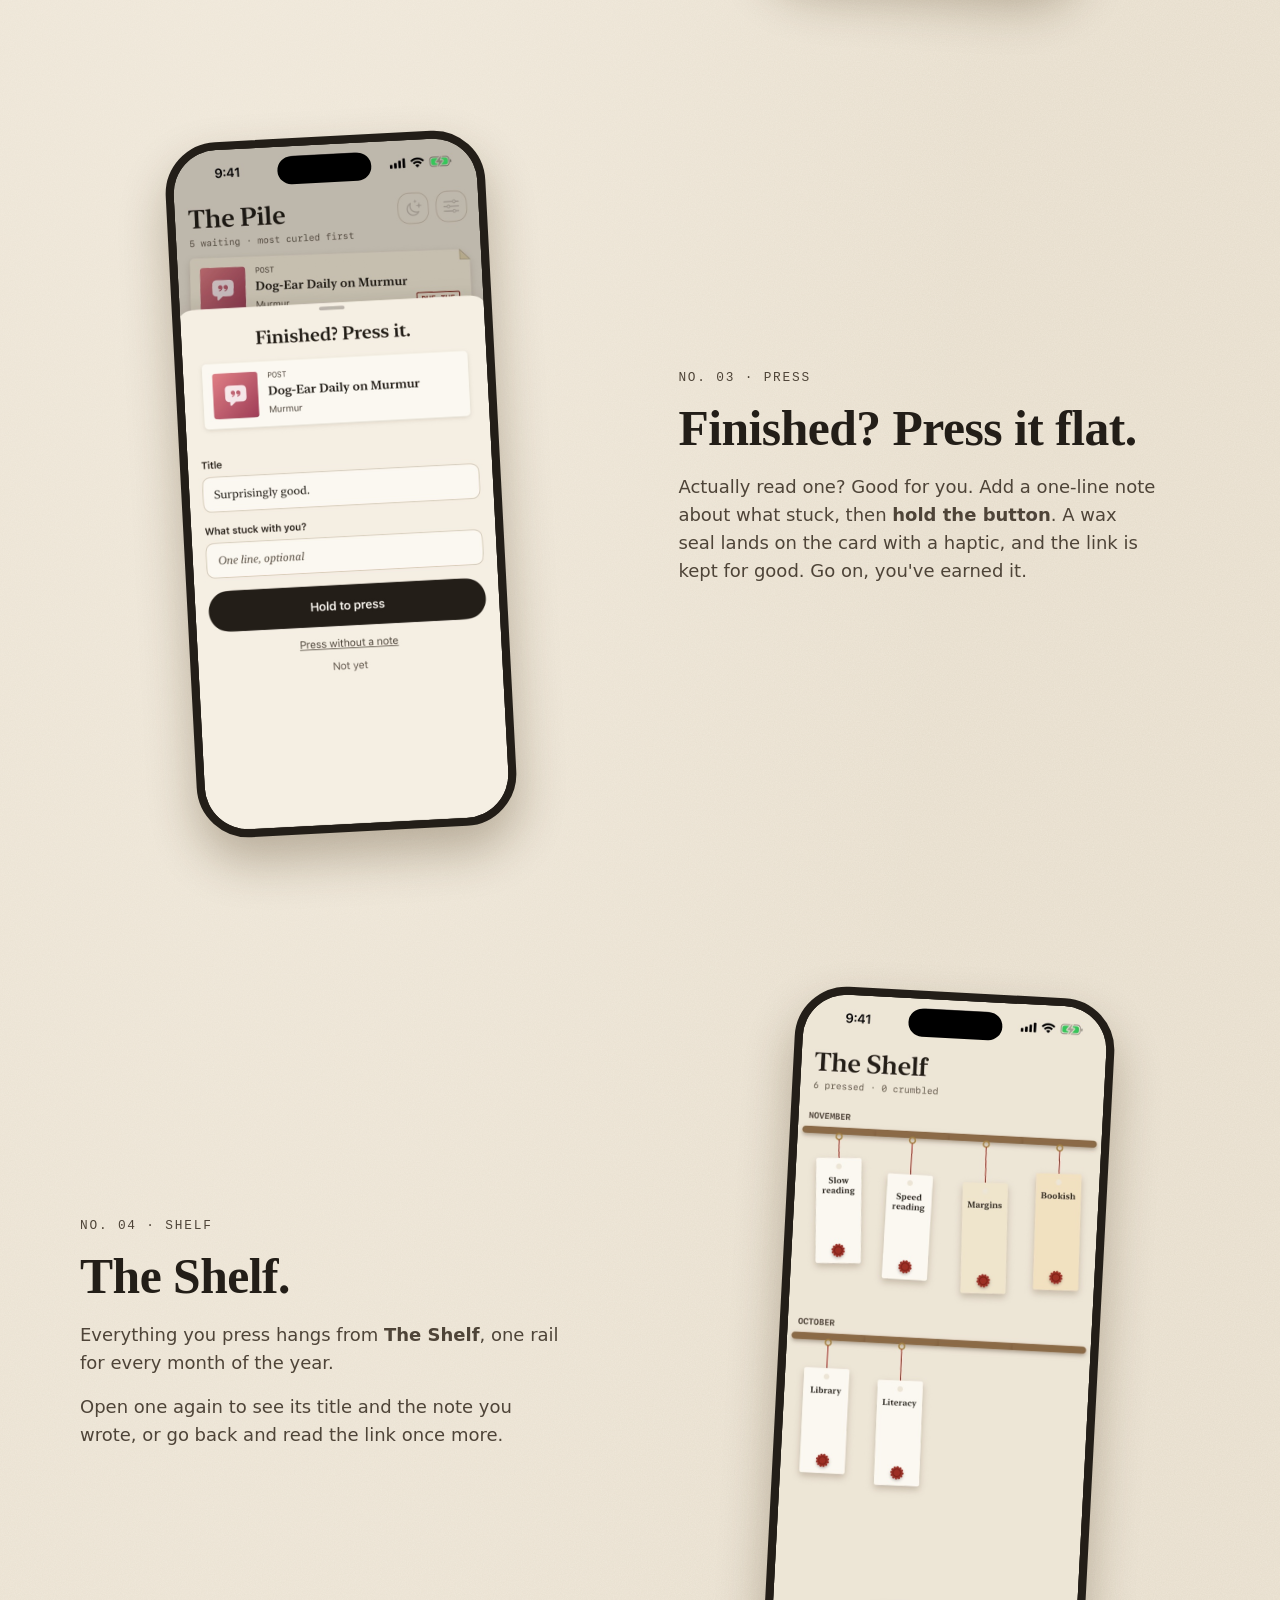
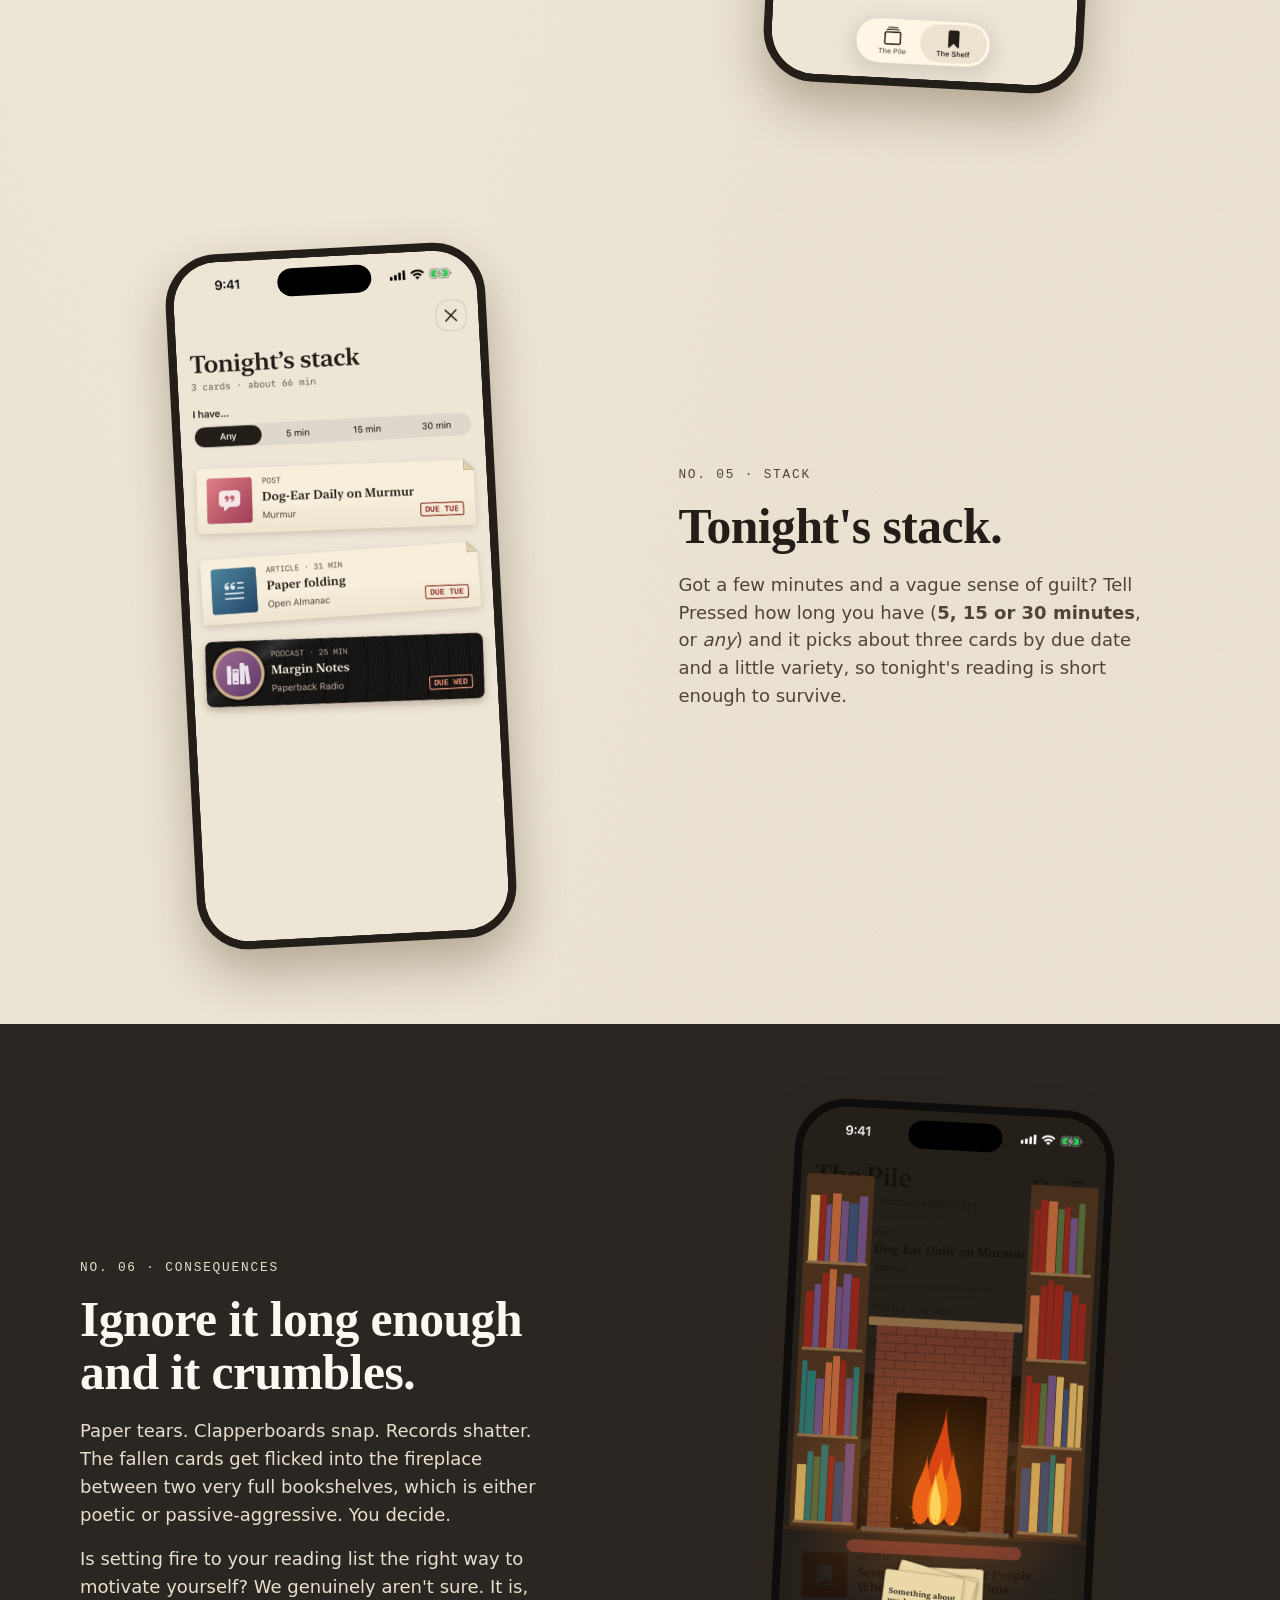
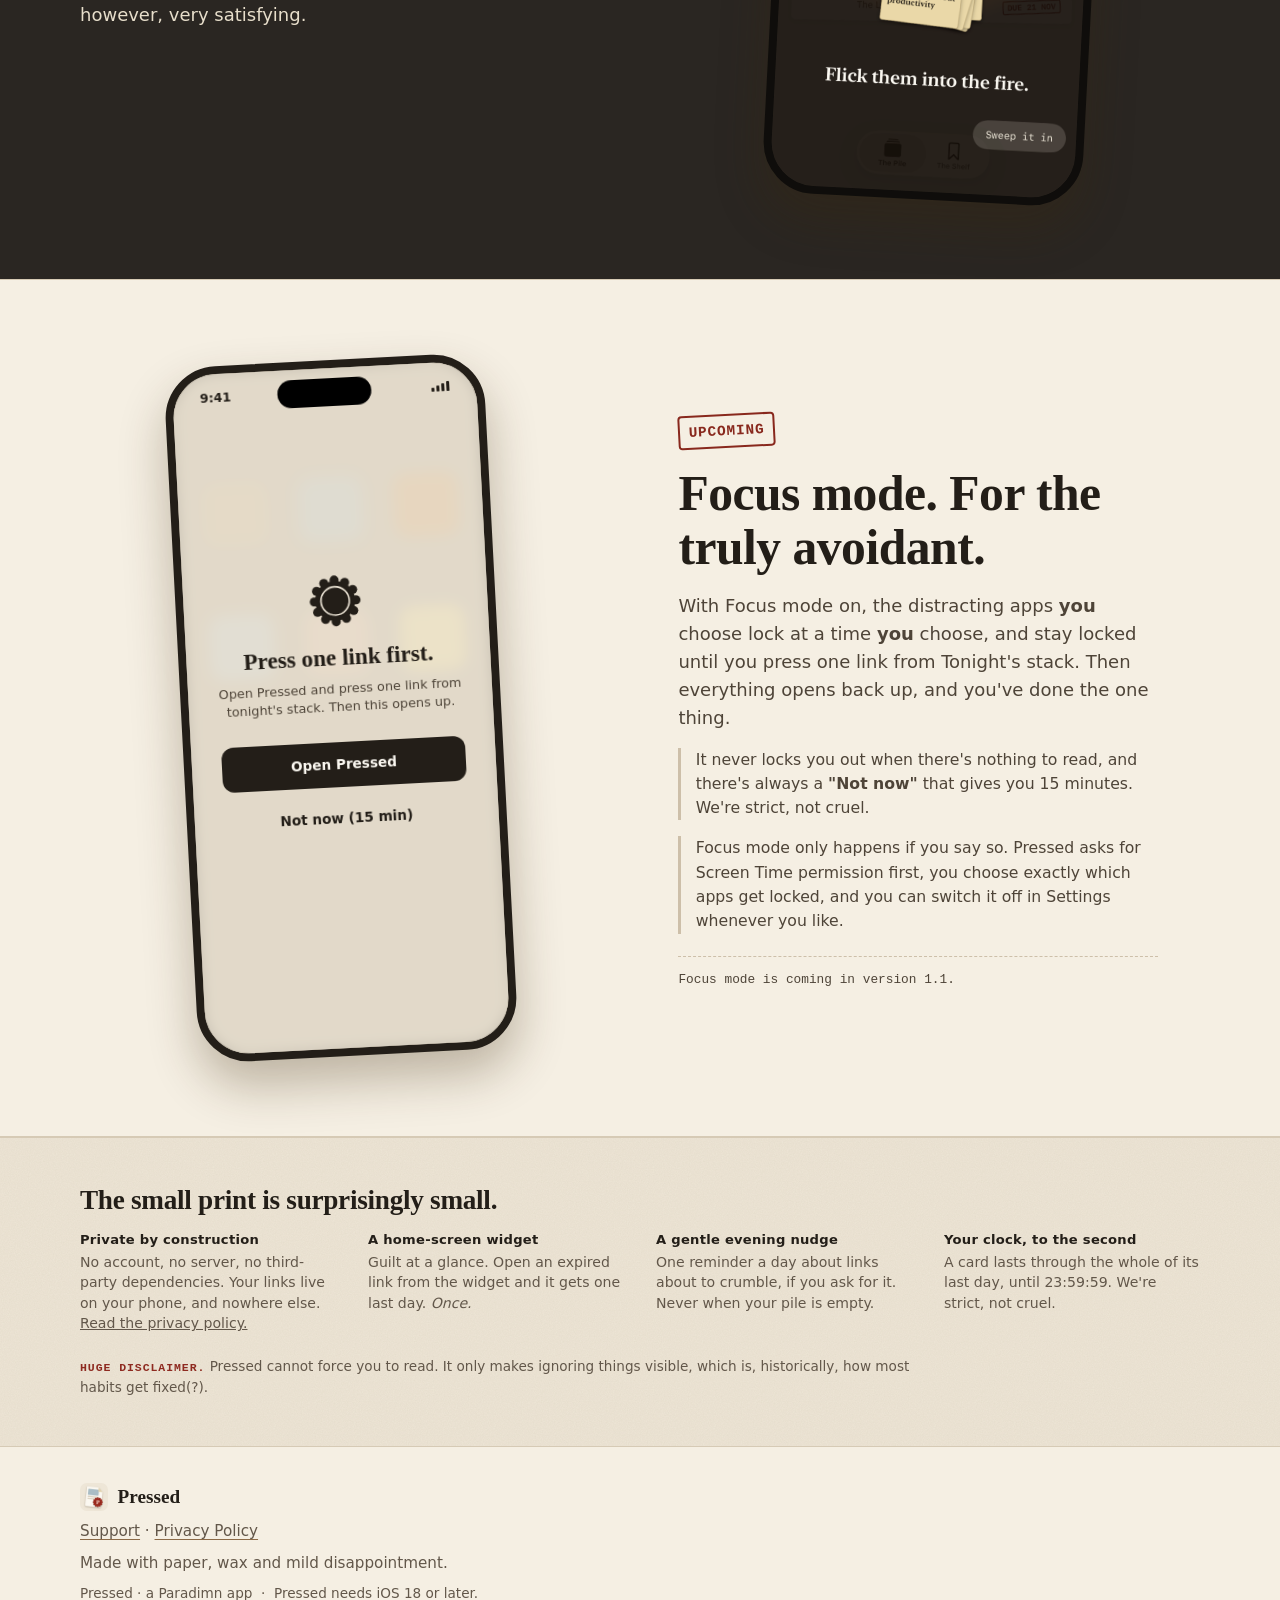
==== commit c750d982: "Change the mock stamps for upcoming feature" ====
--- a/index.html
+++ b/index.html
@@ -30,7 +30,7 @@
       <nav aria-label="Sections">
         <a href="#how">How it works</a>
         <a href="#consequences">Consequences</a>
-        <a href="#next">Next up</a>
+        <a href="#upcoming">Upcoming</a>
         <a href="#small-print">Small print</a>
       </nav>
       <span class="stamp stamp-sm" aria-hidden="true">Coming soon</span>
@@ -226,7 +226,7 @@
     </section>
 
     <!-- UPCOMING: FOCUS MODE (drawn, not a screenshot: the feature is not in this version yet) -->
-    <section class="next" id="next">
+    <section class="next" id="upcoming">
       <div class="wrap feature-grid">
         <div class="feature-art reveal">
           <figure class="phone phone-mock tilt-l" role="img" aria-label="Focus mode: a locked app shows a paper-coloured screen that says 'Press one link first.' with two buttons, 'Open Pressed' and 'Not now (15 min)'.">
@@ -245,11 +245,10 @@
               </div>
             </div>
           </figure>
-          <span class="stamp stamp-mock" aria-hidden="true">Upcoming</span>
-        </div>
-
-        <div class="feature-copy reveal">
-          <p class="kicker">Next up</p>
+        </div>
+
+        <div class="feature-copy reveal">
+          <p class="kicker"><span class="stamp stamp-kicker">Upcoming</span></p>
           <h2>Focus mode. For the truly avoidant.</h2>
           <p>With Focus mode on, the distracting apps <b>you</b> choose lock at a time <b>you</b> choose, and stay locked until you press one link from Tonight's stack. Then everything opens back up, and you've done the one thing.</p>
           <p class="aside">It never locks you out when there's nothing to read, and there's always a <b>"Not now"</b> that gives you 15 minutes. We're strict, not cruel.</p>
@@ -281,7 +280,7 @@
             <p>A card lasts through the whole of its last day, until 23:59:59. We're strict, not cruel.</p>
           </article>
         </div>
-        <p class="disclaimer reveal"><b>Huge disclaimer.</b> Pressed cannot make you read. Nothing can. We checked. It only makes ignoring things visible, which is, historically, how most habits get fixed(?).</p>
+        <p class="disclaimer reveal"><b>Huge disclaimer.</b> Pressed cannot force you to read. It only makes ignoring things visible, which is, historically, how most habits get fixed(?).</p>
       </div>
     </section>
   </main>
--- a/assets/css/style.css
+++ b/assets/css/style.css
@@ -167,13 +167,8 @@
 
 .feature-art .phone { z-index: 1; }
 
-/* the shelf band gets a wooden rail across the top, like the app's shelf */
-.shelf-band { position: relative; background: var(--sheet); border-block: 1px solid var(--hairline); }
-.shelf-band::before {
-  content: ""; position: absolute; left: 0; right: 0; top: 18px; height: 14px;
-  background: linear-gradient(#9d7a51, #7d5d3b); box-shadow: 0 6px 10px rgba(60, 40, 10, .25);
-}
-.shelf-band .feature-grid { padding-top: 1.5rem; }
+/* the shelf band sits on the same desk as the feature rows around it, so the colour flows straight through */
+.shelf-band { position: relative; }
 
 /* ---------- consequences ---------- */
 
@@ -228,9 +223,10 @@
 
 /* ---------- upcoming: Focus mode (a drawn mockup, so it never claims to be a screenshot) ---------- */
 
-.next { background: var(--sheet); border-block: 1px solid var(--hairline); padding: clamp(2.5rem, 5vw, 4rem) 0; }
+.next { scroll-margin-top: 72px; background: var(--sheet); border-block: 1px solid var(--hairline); padding: clamp(2.5rem, 5vw, 4rem) 0; }
 .mock-note { font-family: var(--mono); font-size: .8rem; color: var(--ink-quiet); border-top: 1px dashed var(--outline); padding-top: .8rem; margin-top: 1.4rem; }
-.stamp-mock { position: absolute; right: 2%; bottom: 14%; z-index: 3; font-size: 1.05rem; transform: rotate(8deg); background: var(--paper); mix-blend-mode: normal; }
+/* the "Upcoming" stamp stands in for the small label above the Focus mode heading */
+.stamp-kicker { font-size: .9rem; transform: rotate(-3deg); background: transparent; margin: .2rem 0 .3rem; }
 
 .phone-mock { background: var(--desk); }
 .mock-screen { position: absolute; inset: 0; background: #b7ab97; font-family: var(--sans); }
